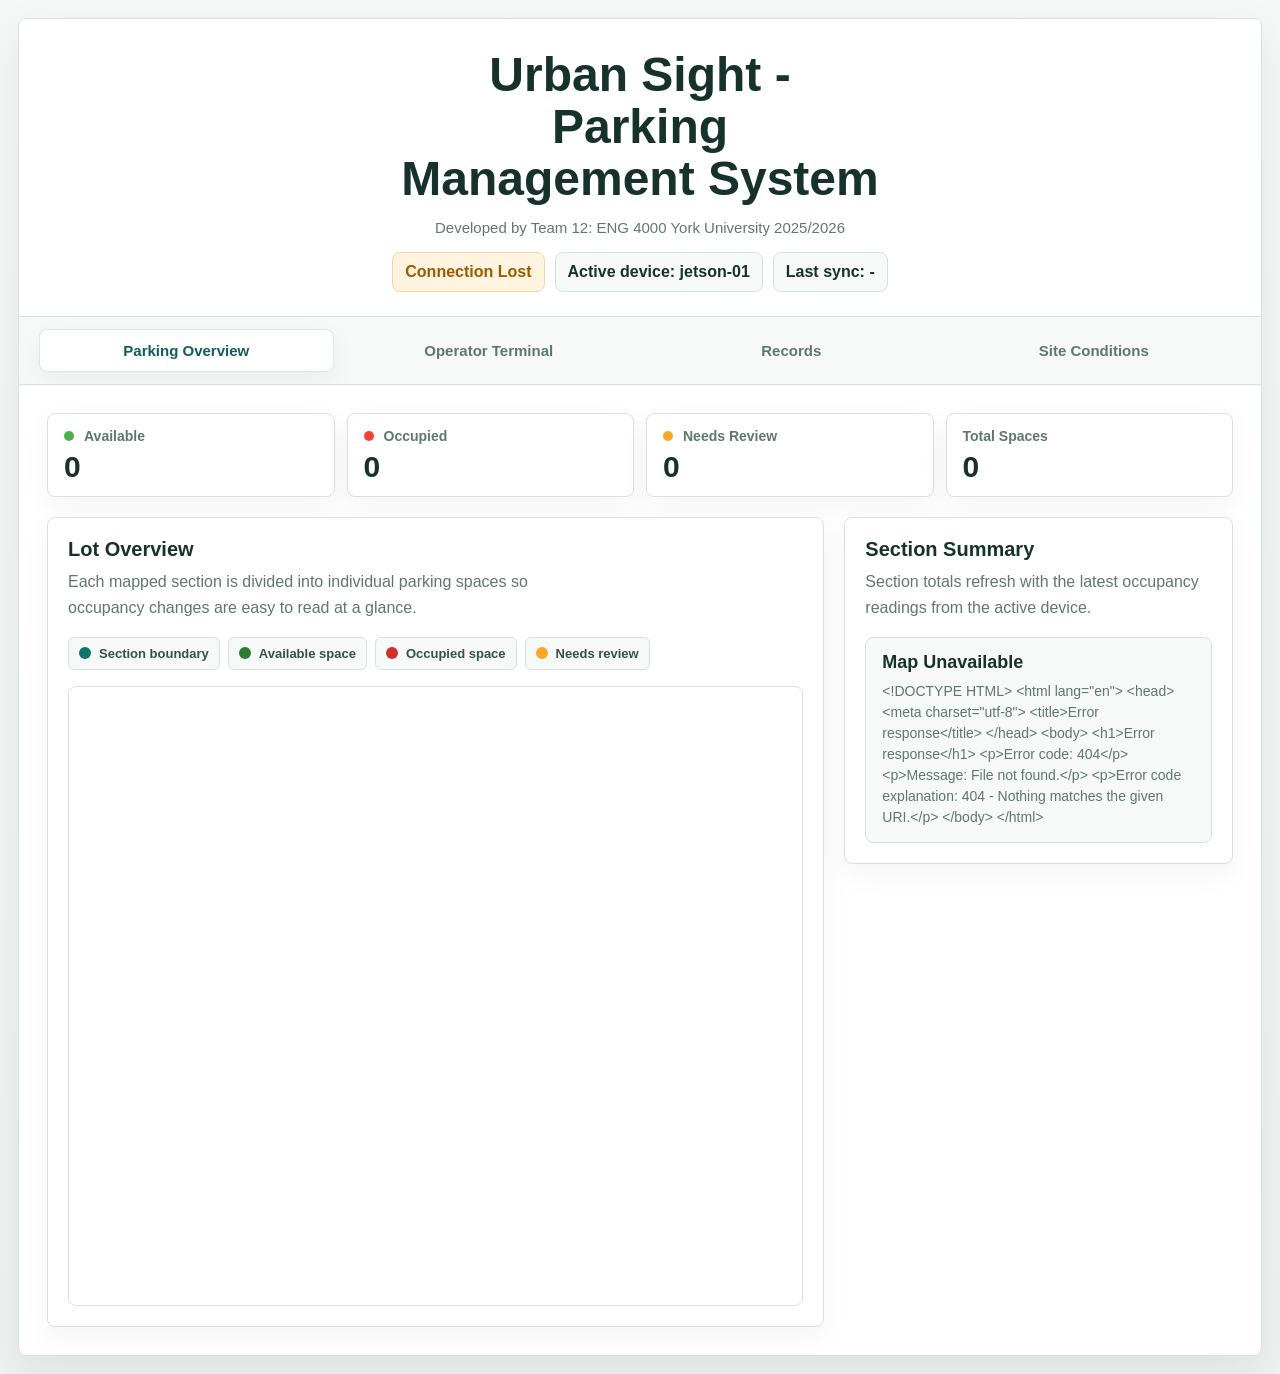
==== Website.html @ facb0d6c "Add second Jetson camera stream (processor/CV source) - backend_state: per-source frame storage with" ====
<!DOCTYPE html>
<html lang="en">
<head>
    <meta charset="UTF-8">
    <meta name="viewport" content="width=device-width, initial-scale=1.0">
    <title>Parking Management System</title>
    <link rel="stylesheet" href="https://unpkg.com/leaflet@1.9.4/dist/leaflet.css">
    <style>
        * {
            margin: 0;
            padding: 0;
            box-sizing: border-box;
        }

        :root {
            --page-bg: #eef3f1;
            --surface: #ffffff;
            --surface-muted: #f6f9f8;
            --surface-strong: #edf4f1;
            --border: #d7e2dd;
            --border-strong: #bfd2ca;
            --ink: #17312b;
            --muted: #61766e;
            --accent: #0f766e;
            --accent-strong: #115e59;
            --accent-soft: #ddf3ef;
            --success: #2f855a;
            --warning: #b7791f;
            --danger: #c53030;
            --video-top: #15212c;
            --video-bottom: #0f1821;
            --code-bg: #15212b;
            --shadow: 0 18px 48px rgba(16, 30, 27, 0.08);
            --shadow-soft: 0 10px 28px rgba(16, 30, 27, 0.05);
        }

        body {
            font-family: Inter, "Segoe UI", Tahoma, Geneva, Verdana, sans-serif;
            background: linear-gradient(180deg, #f6f8f7 0%, var(--page-bg) 100%);
            min-height: 100vh;
            padding: 18px;
            color: var(--ink);
        }

        .container {
            max-width: 1520px;
            margin: 0 auto;
            background: var(--surface);
            border-radius: 8px;
            border: 1px solid var(--border);
            box-shadow: var(--shadow);
            overflow: hidden;
        }

        .header {
            background: var(--surface);
            color: var(--ink);
            padding: 30px 28px 24px;
            display: flex;
            flex-direction: column;
            align-items: center;
            gap: 12px;
            text-align: center;
            border-bottom: 1px solid var(--border);
        }

        .header h1 {
            font-size: clamp(2.1rem, 4vw, 3rem);
            line-height: 1.08;
            margin-bottom: 0;
            max-width: 18ch;
        }

        .header-subtitle {
            margin: 0;
            max-width: 64ch;
            color: var(--muted);
            line-height: 1.6;
            font-size: 15px;
        }

        .header-meta {
            display: flex;
            flex-wrap: wrap;
            gap: 10px;
            justify-content: center;
            align-self: auto;
        }

        .connection-status,
        .header-badge {
            padding: 10px 12px;
            border-radius: 8px;
            font-weight: 700;
            background: var(--surface-muted);
            color: var(--ink);
            border: 1px solid var(--border);
        }

        .connection-status.connected {
            background: #e8f6ee;
            color: #22623f;
            border-color: #b7dec3;
        }

        .connection-status.disconnected {
            background: #fff4df;
            color: #9a5a00;
            border-color: #efd6a4;
        }

        .tabs {
            display: flex;
            gap: 8px;
            padding: 12px 20px;
            border-bottom: 1px solid var(--border);
            background: var(--surface-muted);
            overflow-x: auto;
        }

        .tab-btn {
            flex: 1;
            min-width: 170px;
            padding: 12px 16px;
            border: 1px solid transparent;
            border-radius: 8px;
            background: none;
            cursor: pointer;
            font-size: 15px;
            font-weight: 700;
            color: var(--muted);
            transition: background 0.18s ease, color 0.18s ease, border-color 0.18s ease, box-shadow 0.18s ease;
        }

        .tab-btn:hover {
            background: rgba(15, 118, 110, 0.06);
            color: var(--ink);
        }

        .tab-btn.active {
            color: var(--accent-strong);
            border-color: rgba(15, 118, 110, 0.16);
            background: var(--surface);
            box-shadow: var(--shadow-soft);
        }

        .tab-content {
            display: none;
            padding: 28px;
            animation: fadeIn 0.5s ease;
        }

        .tab-content.active {
            display: block;
        }

        @keyframes fadeIn {
            from {
                opacity: 0;
            }
            to {
                opacity: 1;
            }
        }

        @keyframes spin {
            to {
                transform: rotate(360deg);
            }
        }

        .dashboard-layout {
            display: grid;
            grid-template-columns: minmax(0, 1.6fr) minmax(280px, 0.8fr);
            gap: 20px;
            align-items: start;
        }

        .map-panel,
        .section-panel,
        .operator-card,
        .video-card,
        .data-card {
            background: var(--surface);
            border: 1px solid var(--border);
            border-radius: 8px;
            padding: 20px;
            box-shadow: var(--shadow-soft);
        }

        .panel-title {
            font-size: 20px;
            font-weight: 700;
            color: var(--ink);
            margin-bottom: 8px;
        }

        .panel-copy {
            color: var(--muted);
            margin-bottom: 16px;
            line-height: 1.6;
            max-width: 60ch;
        }

        .map-legend {
            display: flex;
            flex-wrap: wrap;
            gap: 8px;
            margin-bottom: 16px;
        }

        .legend-chip {
            display: inline-flex;
            align-items: center;
            gap: 8px;
            padding: 8px 10px;
            border-radius: 6px;
            background: var(--surface-muted);
            color: #36504a;
            border: 1px solid var(--border);
            font-size: 13px;
            font-weight: 600;
        }

        .legend-swatch {
            width: 12px;
            height: 12px;
            border-radius: 999px;
        }

        .legend-swatch.available {
            background: #2e7d32;
        }

        .legend-swatch.occupied {
            background: #d32f2f;
        }

        .legend-swatch.uncertain {
            background: #f9a825;
        }

        .legend-swatch.section {
            background: var(--accent);
        }

        .legend-swatch.crack {
            position: relative;
            border-radius: 4px;
            background: linear-gradient(135deg, #ffb300 0%, #fb8c00 100%);
        }

        .legend-swatch.crack::before {
            content: "";
            position: absolute;
            inset: 1px 4px;
            background: linear-gradient(180deg, transparent 0%, #5d4037 12%, #5d4037 38%, transparent 38%, transparent 52%, #5d4037 52%, #5d4037 100%);
            clip-path: polygon(50% 0%, 28% 24%, 64% 44%, 36% 62%, 72% 100%, 50% 100%, 18% 62%, 50% 42%, 22% 24%, 50% 0%);
            border-radius: 4px;
        }

        .legend-swatch.sign {
            position: relative;
            background: #d32f2f;
            border-radius: 4px;
        }

        .legend-swatch.sign::before {
            content: "";
            position: absolute;
            left: 2px;
            right: 2px;
            top: 4px;
            height: 4px;
            border-radius: 999px;
            background: rgba(255, 255, 255, 0.95);
        }

        .lot-map {
            height: 620px;
            border-radius: 8px;
            overflow: hidden;
            border: 1px solid var(--border);
        }

        .leaflet-container {
            font-family: inherit;
            background: #d7e4e1;
        }

        .leaflet-tooltip.parking-tooltip {
            background: rgba(17, 38, 35, 0.92);
            border: none;
            color: white;
            box-shadow: 0 8px 20px rgba(17, 38, 35, 0.22);
            padding: 6px 10px;
        }

        .section-label {
            background: transparent;
            border: none;
        }

        .section-label span {
            display: inline-block;
            padding: 6px 10px;
            border-radius: 6px;
            background: var(--accent);
            color: white;
            font-size: 12px;
            font-weight: 700;
            letter-spacing: 0;
            box-shadow: 0 8px 18px rgba(15, 118, 110, 0.18);
        }

        .section-summary {
            display: grid;
            gap: 14px;
        }

        .section-card {
            border-radius: 8px;
            border: 1px solid var(--border);
            background: var(--surface-muted);
            padding: 14px 16px;
        }

        .section-card h3 {
            color: var(--ink);
            font-size: 18px;
            margin-bottom: 8px;
        }

        .section-meta {
            color: var(--muted);
            line-height: 1.5;
            font-size: 14px;
        }

        .section-next {
            margin-top: 18px;
            padding: 14px 16px;
            border-radius: 8px;
            background: var(--accent-soft);
            border: 1px solid rgba(15, 118, 110, 0.14);
            color: #30524d;
            line-height: 1.5;
        }

        .detection-list {
            display: grid;
            gap: 10px;
        }

        .detection-item {
            border-radius: 8px;
            border: 1px solid var(--border);
            background: var(--surface-muted);
            padding: 12px 14px;
        }

        .detection-item strong {
            display: block;
            color: var(--ink);
            margin-top: 8px;
            margin-bottom: 6px;
        }

        .detection-item div {
            color: var(--muted);
            font-size: 14px;
            line-height: 1.5;
        }

        .detection-pill {
            display: inline-flex;
            align-items: center;
            gap: 8px;
            padding: 6px 10px;
            border-radius: 6px;
            font-size: 12px;
            font-weight: 700;
            letter-spacing: 0;
            text-transform: uppercase;
        }

        .detection-pill.crack {
            background: #fff3e0;
            color: #bf6d00;
        }

        .detection-pill.sign {
            background: #fdecea;
            color: #b71c1c;
        }

        .env-marker {
            background: transparent;
            border: none;
        }

        .env-marker-icon {
            width: 36px;
            height: 36px;
            filter: drop-shadow(0 10px 18px rgba(29, 40, 61, 0.24));
        }

        .status-bar {
            display: grid;
            grid-template-columns: repeat(4, minmax(0, 1fr));
            gap: 12px;
            margin-bottom: 20px;
        }

        .status-item {
            display: grid;
            gap: 8px;
            padding: 14px 16px;
            background: var(--surface);
            border: 1px solid var(--border);
            border-radius: 8px;
            box-shadow: var(--shadow-soft);
            text-align: left;
        }

        .status-bar-compact {
            grid-template-columns: repeat(3, minmax(0, 1fr));
            margin-top: 20px;
            margin-bottom: 0;
        }

        .status-item-label {
            display: inline-flex;
            align-items: center;
            gap: 10px;
            color: var(--muted);
            font-size: 14px;
            font-weight: 600;
        }

        .status-item-value {
            display: block;
            color: var(--ink);
            font-size: 30px;
            line-height: 1;
        }

        .status-color {
            display: inline-block;
            width: 10px;
            height: 10px;
            border-radius: 999px;
            flex: 0 0 auto;
        }

        .status-color.available {
            background: #4caf50;
        }

        .status-color.occupied {
            background: #f44336;
        }

        .status-color.uncertain {
            background: #f9a825;
        }

        .status-color.crack {
            background: linear-gradient(135deg, #ffb300 0%, #fb8c00 100%);
        }

        .status-color.sign {
            background: #d32f2f;
            border-radius: 4px;
        }

        .operator-layout,
        .data-layout {
            display: grid;
            gap: 20px;
        }

        .operator-layout {
            grid-template-columns: minmax(0, 2.8fr) minmax(320px, 0.85fr);
            align-items: start;
        }

        .operator-stack {
            display: grid;
            gap: 24px;
            align-items: start;
        }

        .data-layout {
            grid-template-columns: minmax(0, 1.2fr) minmax(0, 0.8fr);
        }

        .field-label,
        .mini-label {
            display: block;
            color: var(--muted);
            font-size: 12px;
            font-weight: 700;
            letter-spacing: 0;
            text-transform: uppercase;
        }

        .device-select {
            width: 100%;
            margin-top: 8px;
            padding: 12px 14px;
            border: 1px solid var(--border-strong);
            border-radius: 6px;
            background: var(--surface-muted);
            color: var(--ink);
            font-size: 15px;
        }

        .device-stats {
            display: grid;
            grid-template-columns: repeat(2, minmax(0, 1fr));
            gap: 12px;
            margin-top: 18px;
        }

        .mini-card {
            background: var(--surface-muted);
            border: 1px solid var(--border);
            border-radius: 6px;
            padding: 12px 14px;
        }

        .mini-value {
            color: var(--ink);
            font-size: 22px;
            font-weight: 700;
            margin-top: 8px;
        }

        .terminal-controls {
            display: grid;
            grid-template-columns: repeat(3, minmax(0, 1fr));
            gap: 12px;
            margin: 20px 0 14px;
        }

        .jetson-btn {
            padding: 12px 14px;
            border-radius: 6px;
            border: 1px solid transparent;
            cursor: pointer;
            font-weight: 700;
            color: white;
            background: var(--accent);
            box-shadow: none;
            transition: transform 0.12s ease, opacity 0.12s ease, background 0.12s ease, border-color 0.12s ease;
        }

        .jetson-btn.capture {
            background: #147d74;
        }

        .jetson-btn.stop {
            background: var(--danger);
        }

        .jetson-btn.secondary {
            background: rgba(255, 255, 255, 0.06);
            border-color: rgba(255, 255, 255, 0.18);
            color: white;
        }

        .jetson-btn:hover {
            transform: translateY(-1px);
        }

        .jetson-btn:active {
            transform: translateY(1px);
        }

        .jetson-btn:disabled {
            opacity: 0.6;
            cursor: not-allowed;
            transform: none;
        }

        .status-message {
            min-height: 44px;
            padding: 10px 12px;
            border-radius: 6px;
            border: 1px solid var(--border);
            background: var(--surface-muted);
            font-weight: 600;
            color: var(--muted);
        }

        .status-message.success {
            color: #22623f;
            border-color: #b7dec3;
            background: #e8f6ee;
        }

        .status-message.error {
            color: #a12a2a;
            border-color: #e8c4c4;
            background: #fbecec;
        }

        .video-card {
            background: linear-gradient(180deg, var(--video-top) 0%, var(--video-bottom) 100%);
            color: white;
            border-color: #20303d;
            box-shadow: none;
        }

        .video-header {
            display: flex;
            justify-content: space-between;
            gap: 12px;
            align-items: flex-start;
            margin-bottom: 16px;
        }

        .video-header h2 {
            font-size: 22px;
        }

        .video-actions {
            display: flex;
            flex-wrap: wrap;
            gap: 8px;
            justify-content: flex-end;
        }

        .video-window {
            width: 100%;
            min-height: 580px;
            background: #000;
            border: 1px solid rgba(255, 255, 255, 0.12);
            border-radius: 8px;
            display: flex;
            align-items: center;
            justify-content: center;
            overflow: hidden;
            position: relative;
        }

        .video-placeholder {
            padding: 24px;
            text-align: center;
            line-height: 1.6;
            color: rgba(255, 255, 255, 0.82);
        }

        .video-placeholder.overlay-active {
            position: absolute;
            inset: 0;
            display: grid;
            place-items: center;
            align-content: center;
            background: linear-gradient(180deg, rgba(8, 13, 25, 0.22), rgba(8, 13, 25, 0.72));
            transition: opacity 0.22s ease, visibility 0.22s ease;
        }

        .video-placeholder.overlay-active.hidden {
            opacity: 0;
            visibility: hidden;
        }

        .video-spinner {
            width: 52px;
            height: 52px;
            margin: 0 auto 18px;
            border-radius: 999px;
            border: 4px solid rgba(255, 255, 255, 0.2);
            border-top-color: rgba(255, 255, 255, 0.94);
            animation: spin 0.9s linear infinite;
        }

        .overlay-title {
            font-size: 18px;
            font-weight: 700;
        }

        .overlay-copy {
            margin-top: 8px;
            max-width: 42ch;
        }

        .live-stream {
            width: 100%;
            height: 100%;
            object-fit: contain;
            background: #000;
        }

        .stream-stats-grid {
            display: grid;
            grid-template-columns: repeat(4, minmax(0, 1fr));
            gap: 8px;
            margin-top: 12px;
        }

        .stream-stat {
            min-height: 74px;
            padding: 10px 12px;
            border-radius: 6px;
            background: rgba(255, 255, 255, 0.06);
            border: 1px solid rgba(255, 255, 255, 0.1);
        }

        .stream-stat-value {
            color: white;
            font-size: 15px;
            font-weight: 700;
            margin-top: 6px;
            line-height: 1.45;
        }

        .telemetry-summary {
            display: grid;
            gap: 10px;
        }

        .telemetry-line {
            display: flex;
            justify-content: space-between;
            gap: 16px;
            align-items: center;
            padding: 12px 14px;
            border-radius: 6px;
            background: var(--surface-muted);
            border: 1px solid var(--border);
            color: var(--muted);
        }

        .telemetry-line strong {
            color: var(--ink);
            text-align: right;
        }

        .power-summary {
            display: grid;
            gap: 12px;
            margin-top: 14px;
            padding: 16px;
            border-radius: 8px;
            border: 1px solid var(--border);
            border-left: 4px solid var(--border-strong);
            background: var(--surface-muted);
        }

        .power-summary[data-tone="ok"] {
            border-left-color: var(--success);
            background: #f0faf4;
        }

        .power-summary[data-tone="warning"] {
            border-left-color: var(--warning);
            background: #fff8ea;
        }

        .power-summary[data-tone="danger"] {
            border-left-color: var(--danger);
            background: #fff1f1;
        }

        .power-summary-header {
            display: flex;
            justify-content: space-between;
            gap: 16px;
            align-items: center;
            flex-wrap: wrap;
            color: var(--muted);
            font-weight: 700;
        }

        .power-summary-header strong {
            color: var(--ink);
            text-align: right;
            font-size: 18px;
            line-height: 1.25;
        }

        .power-summary-grid {
            display: grid;
            gap: 0;
            border-top: 1px solid var(--border);
        }

        .power-metric {
            display: grid;
            grid-template-columns: minmax(128px, 0.85fr) minmax(0, 1.15fr);
            gap: 12px;
            align-items: center;
            padding: 10px 0;
            border-bottom: 1px solid var(--border);
            color: var(--muted);
        }

        .power-metric strong {
            color: var(--ink);
            text-align: right;
            line-height: 1.35;
            overflow-wrap: anywhere;
        }

        .power-message {
            color: var(--muted);
            font-size: 14px;
            line-height: 1.5;
        }

        .hidden {
            display: none !important;
        }

        .data-card {
            min-height: 100%;
        }

        .data-section {
            margin-top: 20px;
        }

        .data-section:first-child {
            margin-top: 0;
        }

        .data-section-title {
            font-size: 18px;
            color: var(--ink);
            margin-bottom: 10px;
        }

        pre {
            background: var(--code-bg);
            color: #f7fbff;
            padding: 14px;
            border-radius: 8px;
            border: 1px solid #22313d;
            font-family: "SFMono-Regular", Consolas, "Courier New", monospace;
            font-size: 13px;
            line-height: 1.5;
            overflow: auto;
            max-height: 320px;
            white-space: pre-wrap;
            word-break: break-word;
        }

        .list-grid,
        .image-grid {
            display: grid;
            gap: 12px;
        }

        .list-item,
        .image-card {
            background: var(--surface-muted);
            border: 1px solid var(--border);
            border-radius: 8px;
            padding: 14px;
        }

        .observation-list {
            display: grid;
            gap: 12px;
        }

        .observation-item {
            width: 100%;
            border: 1px solid var(--border);
            border-radius: 8px;
            background: var(--surface-muted);
            padding: 14px;
            text-align: left;
            cursor: pointer;
            transition: border-color 0.18s ease, box-shadow 0.18s ease, transform 0.18s ease;
        }

        .observation-item:hover {
            border-color: rgba(15, 118, 110, 0.26);
            box-shadow: 0 10px 24px rgba(15, 118, 110, 0.08);
            transform: translateY(-1px);
        }

        .observation-item.active {
            border-color: rgba(15, 118, 110, 0.3);
            box-shadow: 0 12px 28px rgba(15, 118, 110, 0.1);
            background: var(--accent-soft);
        }

        .observation-item strong {
            display: block;
            color: var(--ink);
            margin-bottom: 8px;
        }

        .observation-item div {
            color: var(--muted);
            line-height: 1.5;
        }

        .observation-item .observation-primary {
            color: var(--ink);
            font-weight: 600;
        }

        .observation-viewer {
            display: grid;
            gap: 16px;
        }

        .observation-meta-grid {
            display: grid;
            grid-template-columns: repeat(3, minmax(0, 1fr));
            gap: 12px;
        }

        .observation-meta-card {
            background: var(--surface-muted);
            border: 1px solid var(--border);
            border-radius: 8px;
            padding: 12px 14px;
        }

        .observation-meta-card span {
            display: block;
            color: var(--muted);
            font-size: 12px;
            margin-bottom: 6px;
        }

        .observation-meta-card strong {
            display: block;
            color: var(--ink);
            font-size: 15px;
            line-height: 1.45;
            word-break: break-word;
        }

        .data-toolbar {
            display: flex;
            justify-content: space-between;
            align-items: center;
            gap: 12px;
            flex-wrap: wrap;
        }

        .data-link {
            display: inline-flex;
            align-items: center;
            justify-content: center;
            padding: 10px 14px;
            border-radius: 6px;
            border: 1px solid rgba(15, 118, 110, 0.18);
            background: var(--accent-soft);
            color: var(--accent-strong);
            text-decoration: none;
            font-weight: 600;
        }

        .data-link:hover {
            background: #d3ede7;
        }

        .list-item strong,
        .image-card strong {
            display: block;
            color: var(--ink);
            margin-bottom: 6px;
        }

        .list-item div,
        .image-card div {
            color: var(--muted);
            line-height: 1.5;
        }

        .image-grid {
            grid-template-columns: repeat(auto-fit, minmax(180px, 1fr));
        }

        .image-card {
            padding: 0;
            overflow: hidden;
        }

        .image-card img {
            display: block;
            width: 100%;
            height: 160px;
            object-fit: cover;
            background: #deebe7;
        }

        .image-card-body {
            padding: 12px 14px 14px;
        }

        .plate-image-preview {
            overflow: hidden;
        }

        .plate-image-preview img {
            display: block;
            width: 100%;
            max-height: 260px;
            object-fit: contain;
            border-radius: 6px;
            border: 1px solid var(--border);
            background: var(--surface-muted);
        }

        .placeholder-panel {
            text-align: center;
            padding: 32px 20px;
            color: var(--muted);
            border: 1px dashed var(--border-strong);
            border-radius: 8px;
            background: var(--surface-muted);
        }

        .modal {
            display: none;
            position: fixed;
            z-index: 1000;
            left: 0;
            top: 0;
            width: 100%;
            height: 100%;
            padding: 24px 16px;
            background-color: rgba(0, 0, 0, 0.5);
            animation: fadeIn 0.3s ease;
            overflow-y: auto;
        }

        .modal-content {
            background-color: var(--surface);
            margin: 0 auto;
            padding: 30px;
            border-radius: 8px;
            border: 1px solid var(--border);
            width: min(420px, calc(100% - 32px));
            max-height: calc(100vh - 48px);
            overflow-y: auto;
            overscroll-behavior: contain;
            -webkit-overflow-scrolling: touch;
            scrollbar-gutter: stable;
            box-shadow: var(--shadow);
        }

        .modal-topbar {
            position: sticky;
            top: 0;
            z-index: 1;
            display: flex;
            justify-content: space-between;
            align-items: flex-start;
            gap: 16px;
            margin: -30px -30px 20px;
            padding: 30px 30px 10px;
            background: linear-gradient(180deg, var(--surface) 78%, rgba(255, 255, 255, 0));
        }

        .modal-header {
            font-size: 24px;
            font-weight: bold;
            color: var(--accent-strong);
            margin-bottom: 0;
            border-bottom: 1px solid var(--border);
            padding-bottom: 10px;
            flex: 1;
        }

        .modal-item {
            margin: 15px 0;
            font-size: 15px;
        }

        .modal-label {
            color: var(--muted);
            font-weight: 600;
        }

        .modal-value {
            color: var(--ink);
            margin-top: 5px;
            padding: 10px 12px;
            background: var(--surface-muted);
            border: 1px solid var(--border);
            border-radius: 6px;
            word-break: break-all;
        }

        .close-btn {
            display: inline-flex;
            align-items: center;
            justify-content: center;
            width: 42px;
            height: 42px;
            padding: 0;
            border: 1px solid transparent;
            border-radius: 6px;
            background: transparent;
            font-size: 28px;
            font-weight: bold;
            color: var(--accent-strong);
            cursor: pointer;
            transition: color 0.3s ease;
        }

        .close-btn:hover {
            color: var(--danger);
        }

        @media (max-width: 980px) {
            .header-meta {
                justify-content: center;
            }

            .dashboard-layout,
            .operator-layout,
            .data-layout {
                grid-template-columns: 1fr;
            }

            .lot-map {
                height: 520px;
            }

            .status-bar,
            .status-bar-compact,
            .stream-stats-grid {
                grid-template-columns: repeat(2, minmax(0, 1fr));
            }
        }

        @media (max-width: 720px) {
            body {
                padding: 10px;
            }

            .header,
            .tab-content {
                padding: 22px;
            }

            .tabs {
                padding: 12px;
            }

            .status-bar {
                grid-template-columns: 1fr;
            }

            .terminal-controls,
            .device-stats {
                grid-template-columns: 1fr;
            }

            .video-window {
                min-height: 360px;
            }

            .stream-stats-grid {
                grid-template-columns: 1fr;
            }

            .power-summary-grid {
                grid-template-columns: 1fr;
            }

            .power-summary-header {
                flex-direction: column;
                align-items: flex-start;
            }

            .power-summary-header strong {
                text-align: left;
            }

            .power-metric {
                grid-template-columns: 1fr;
                gap: 4px;
            }

            .power-metric strong {
                text-align: left;
            }

            .telemetry-line {
                flex-direction: column;
                align-items: flex-start;
            }

            .telemetry-line strong {
                text-align: left;
            }

            .observation-meta-grid {
                grid-template-columns: 1fr;
            }

            .modal {
                padding: 12px;
            }

            .modal-content {
                width: min(100%, 420px);
                max-height: calc(100vh - 24px);
                padding: 22px;
            }

            .modal-topbar {
                margin: -22px -22px 16px;
                padding: 22px 22px 10px;
            }
        }
    </style>
</head>
<body>
    <div class="container">
        <div class="header">
            <h1>Urban Sight - Parking Management System</h1>
            <p class="header-subtitle">Developed by Team 12: ENG 4000 York University 2025/2026</p>
            <div class="header-meta">
                <div id="connectionStatus" class="connection-status disconnected">Connecting...</div>
                <div id="deviceBadge" class="header-badge">Active device: loading</div>
                <div id="timeBadge" class="header-badge">Last sync: -</div>
            </div>
        </div>

        <div class="tabs">
            <button class="tab-btn active" onclick="openTab(event, 'tab1')">Parking Overview</button>
            <button class="tab-btn" onclick="openTab(event, 'tab2')">Operator Terminal</button>
            <button class="tab-btn" onclick="openTab(event, 'tab3')">Records</button>
            <button class="tab-btn" onclick="openTab(event, 'tab4')">Site Conditions</button>
        </div>

        <div id="tab1" class="tab-content active">
            <div class="status-bar">
                <div class="status-item">
                    <div class="status-item-label"><span class="status-color available"></span>Available</div>
                    <strong class="status-item-value"><span id="availableCount">0</span></strong>
                </div>
                <div class="status-item">
                    <div class="status-item-label"><span class="status-color occupied"></span>Occupied</div>
                    <strong class="status-item-value"><span id="occupiedCount">0</span></strong>
                </div>
                <div class="status-item">
                    <div class="status-item-label"><span class="status-color uncertain"></span>Needs Review</div>
                    <strong class="status-item-value"><span id="uncertainCount">0</span></strong>
                </div>
                <div class="status-item">
                    <div class="status-item-label">Total Spaces</div>
                    <strong class="status-item-value"><span id="totalCount">0</span></strong>
                </div>
            </div>
            <div class="dashboard-layout">
                <div class="map-panel">
                    <div class="panel-title">Lot Overview</div>
                    <div class="panel-copy">
                        Each mapped section is divided into individual parking spaces so occupancy changes are easy to read at a glance.
                    </div>
                    <div class="map-legend">
                        <div class="legend-chip"><span class="legend-swatch section"></span>Section boundary</div>
                        <div class="legend-chip"><span class="legend-swatch available"></span>Available space</div>
                        <div class="legend-chip"><span class="legend-swatch occupied"></span>Occupied space</div>
                        <div class="legend-chip"><span class="legend-swatch uncertain"></span>Needs review</div>
                    </div>
                    <div id="lotMap" class="lot-map"></div>
                </div>

                <div class="section-panel">
                    <div class="panel-title">Section Summary</div>
                    <div class="panel-copy">
                        Section totals refresh with the latest occupancy readings from the active device.
                    </div>
                    <div id="sectionSummary" class="section-summary"></div>
                </div>
            </div>
        </div>

        <div id="tab2" class="tab-content">
            <div class="operator-layout">
                <div class="video-card">
                    <div class="video-header">
                        <div>
                            <h2>Live Camera</h2>
                            <div id="streamHint">Preparing the live feed</div>
                        </div>
                        <div class="video-actions">
                            <button id="fullscreenStreamBtn" class="jetson-btn secondary" type="button">Full Screen</button>
                            <button id="reconnectStreamBtn" class="jetson-btn secondary" type="button">Reconnect Feed</button>
                        </div>
                    </div>
                    <div id="videoWindow" class="video-window">
                        <video id="liveVideo" class="live-stream" autoplay muted playsinline></video>
                        <div id="videoOverlay" class="video-placeholder overlay-active">
                            <div class="video-spinner" aria-hidden="true"></div>
                            <div id="overlayTitle" class="overlay-title">Preparing live feed</div>
                            <div id="overlayCopy" class="overlay-copy">Setting up the live camera connection.</div>
                        </div>
                    </div>
                    <div class="stream-stats-grid">
                        <div class="stream-stat">
                            <span class="mini-label">Connection State</span>
                            <div id="connectionStateDetail" class="stream-stat-value">Connecting</div>
                        </div>
                        <div class="stream-stat">
                            <span class="mini-label">Playback State</span>
                            <div id="playbackStateDetail" class="stream-stat-value">Idle</div>
                        </div>
                        <div class="stream-stat">
                            <span class="mini-label">Stream Path</span>
                            <div id="streamPathDetail" class="stream-stat-value">/jetson-01</div>
                        </div>
                        <div class="stream-stat">
                            <span class="mini-label">Last Event</span>
                            <div id="lastEventDetail" class="stream-stat-value">Page loaded</div>
                        </div>
                    </div>
                </div>

                <div id="processorStreamCard" class="video-card" style="display:none;">
                    <div class="video-header">
                        <div>
                            <h2 id="processorStreamTitle">Processor Camera</h2>
                            <div id="processorStreamHint">Latest frame from the CV processor</div>
                        </div>
                    </div>
                    <div class="video-window">
                        <img id="processorStreamImg" class="live-stream" alt="Processor camera feed"
                             style="width:100%;height:100%;object-fit:contain;background:#000;">
                    </div>
                </div>

                <div class="operator-stack">
                    <div class="operator-card">
                        <div class="panel-title">Device Controls</div>
                        <div class="panel-copy">
                            Send camera commands to the selected device while monitoring the live feed.
                        </div>

                        <label class="field-label" for="deviceSelect">Selected Device</label>
                        <select id="deviceSelect" class="device-select"></select>

                        <div class="device-stats">
                            <div class="mini-card">
                                <span class="mini-label">Status</span>
                                <div id="deviceStatus" class="mini-value">Offline</div>
                            </div>
                            <div class="mini-card">
                                <span class="mini-label">Last Seen</span>
                                <div id="deviceSeen" class="mini-value" style="font-size: 17px;">-</div>
                            </div>
                            <div class="mini-card">
                                <span class="mini-label">Camera</span>
                                <div id="deviceCamera" class="mini-value">Unknown</div>
                            </div>
                            <div class="mini-card">
                                <span class="mini-label">Pending</span>
                                <div id="devicePending" class="mini-value">0</div>
                            </div>
                        </div>

                        <div class="terminal-controls">
                            <button id="startJetsonBtn" class="jetson-btn">Start Camera</button>
                            <button id="stopJetsonBtn" class="jetson-btn stop">Stop Camera</button>
                            <button id="captureImageBtn" class="jetson-btn capture">Capture Image</button>
                        </div>

                        <div id="jetsonStatus" class="status-message">Choose an action to send to the device.</div>
                    </div>

                    <div class="operator-card">
                        <div class="panel-title">Latest Telemetry</div>
                        <div class="panel-copy">
                            These values refresh from the selected device while the live feed stays active.
                        </div>

                        <div class="telemetry-summary">
                            <div class="telemetry-line"><span>GPS Latitude</span><strong id="telemetryLatitude">-</strong></div>
                            <div class="telemetry-line"><span>GPS Longitude</span><strong id="telemetryLongitude">-</strong></div>
                            <div class="telemetry-line"><span>Detected Plate</span><strong id="telemetryPlate">-</strong></div>
                            <div class="telemetry-line"><span>Confidence</span><strong id="telemetryConfidence">-</strong></div>
                            <div class="telemetry-line"><span>Timestamp</span><strong id="telemetryTimestamp">-</strong></div>
                            <div class="telemetry-line"><span>Robot Status</span><strong id="telemetryStatus">-</strong></div>
                        </div>

                        <div id="powerSummary" class="power-summary" data-tone="unknown">
                            <div class="power-summary-header">
                                <span>Battery / Power</span>
                                <strong id="powerState">Battery telemetry unavailable</strong>
                            </div>
                            <div class="power-summary-grid">
                                <div class="power-metric"><span>Voltage</span><strong id="powerVoltage">Battery data unavailable</strong></div>
                                <div class="power-metric"><span>Threshold</span><strong id="powerThreshold">Not available yet</strong></div>
                                <div class="power-metric"><span>Jetson Decision</span><strong id="powerAction">Unknown</strong></div>
                                <div class="power-metric"><span>Will Shut Down</span><strong id="powerShutdown">Unknown</strong></div>
                                <div class="power-metric"><span>Battery Channel</span><strong id="powerChannel">Unknown</strong></div>
                                <div class="power-metric"><span>Low Voltage Time</span><strong id="powerLowDuration">Not available yet</strong></div>
                            </div>
                            <div id="powerMessage" class="power-message">Battery telemetry is not available yet.</div>
                        </div>
                    </div>
                </div>
            </div>
        </div>

        <div id="tab3" class="tab-content">
            <div class="data-layout">
                <div class="data-card">
                    <div class="data-section">
                        <div class="data-section-title">Observation History</div>
                        <div id="observationList" class="observation-list"></div>
                    </div>
                    <div class="data-section">
                        <div class="data-section-title">Command History</div>
                        <div id="commandsList" class="list-grid"></div>
                    </div>
                </div>

                <div class="data-card">
                    <div class="data-section">
                        <div class="data-toolbar">
                            <div class="data-section-title">Selected File</div>
                            <a id="openObservationRaw" class="data-link hidden" href="#" target="_blank" rel="noopener">Open JSON</a>
                        </div>
                        <div id="observationMeta" class="observation-meta-grid"></div>
                        <div class="observation-viewer">
                            <pre id="observationJson">{}</pre>
                        </div>
                    </div>
                    <div class="data-section">
                        <div class="data-section-title">Latest Telemetry</div>
                        <pre id="telemetryJson">{}</pre>
                    </div>
                    <div class="data-section">
                        <div class="data-section-title">Captured Images</div>
                        <div id="recentImages" class="image-grid"></div>
                    </div>
                </div>
            </div>
        </div>

        <div id="tab4" class="tab-content">
            <div class="dashboard-layout">
                <div class="map-panel">
                    <div class="panel-title">Site Conditions Map</div>
                    <div class="panel-copy">
                        This view plots crack and sign detections on the lot map for quick inspection.
                    </div>
                    <div class="map-legend">
                        <div class="legend-chip"><span class="legend-swatch crack"></span>Crack detected</div>
                        <div class="legend-chip"><span class="legend-swatch sign"></span>Sign detected</div>
                    </div>
                    <div id="environmentMap" class="lot-map"></div>
                </div>

                <div class="section-panel">
                    <div class="panel-title">Detection Summary</div>
                    <div class="panel-copy">
                        Use this list to confirm what was detected and where each marker appears on the map.
                    </div>
                    <div id="environmentSummary" class="section-summary"></div>
                    <div class="section-next">
                        New crack and sign detections appear here as soon as they are received.
                    </div>
                </div>
            </div>
            <div class="status-bar status-bar-compact">
                <div class="status-item">
                    <div class="status-item-label"><span class="status-color crack"></span>Cracks</div>
                    <strong class="status-item-value"><span id="crackCount">0</span></strong>
                </div>
                <div class="status-item">
                    <div class="status-item-label"><span class="status-color sign"></span>Signs</div>
                    <strong class="status-item-value"><span id="signCount">0</span></strong>
                </div>
                <div class="status-item">
                    <div class="status-item-label">Total Detections</div>
                    <strong class="status-item-value"><span id="environmentalTotalCount">0</span></strong>
                </div>
            </div>
        </div>

        <div id="vehicleModal" class="modal">
            <div class="modal-content">
                <div class="modal-topbar">
                    <div class="modal-header">Parking Space <span id="spaceIdDisplay"></span></div>
                    <button class="close-btn" type="button" aria-label="Close parking space details" onclick="closeModal()">&times;</button>
                </div>

                <div class="modal-item">
                    <div class="modal-label">Current Status</div>
                    <div class="modal-value" id="spaceStatusDisplay">-</div>
                </div>

                <div class="modal-item">
                    <div class="modal-label">Plate Number</div>
                    <div class="modal-value" id="licensePlateDisplay">-</div>
                </div>

                <div class="modal-item hidden" id="plateImageItem">
                    <div class="modal-label">Plate Image</div>
                    <div class="plate-image-preview">
                        <img id="plateImageDisplay" src="" alt="Detected license plate image">
                    </div>
                </div>

                <div class="modal-item">
                    <div class="modal-label">Latitude</div>
                    <div class="modal-value" id="latitudeDisplay">-</div>
                </div>

                <div class="modal-item">
                    <div class="modal-label">Longitude</div>
                    <div class="modal-value" id="longitudeDisplay">-</div>
                </div>

                <div class="modal-item">
                    <div class="modal-label">Last Seen</div>
                    <div class="modal-value" id="timeDisplay">-</div>
                </div>

                <div class="modal-item">
                    <div class="modal-label">Confidence</div>
                    <div class="modal-value" id="decisionConfidenceDisplay">-</div>
                </div>

                <div class="modal-item">
                    <div class="modal-label">Reported By</div>
                    <div class="modal-value" id="deviceIdDisplay">-</div>
                </div>

                <div class="modal-item">
                    <div class="modal-label">Resolution Note</div>
                    <div class="modal-value" id="decisionReasonDisplay">-</div>
                </div>
            </div>
        </div>
    </div>

    <script src="https://unpkg.com/leaflet@1.9.4/dist/leaflet.js"></script>
    <script src="/static/webrtc-player.js"></script>
    <script>
        const API_BASE = "/api";
        let appState = {
            parking_spaces: {},
            devices: [],
            recent_commands: [],
            summary: {},
            default_device_id: null,
            server_time: null
        };
        let mapData = null;
        let parkingMap = null;
        let lotOutlineLayer = null;
        let sectionLayerGroup = null;
        let sectionLabelGroup = null;
        let spaceLayerGroup = null;
        let environmentMap = null;
        let environmentLotOutlineLayer = null;
        let environmentDetectionLayerGroup = null;
        let isBackendConnected = false;
        let selectedDeviceId = null;
        let eventSource = null;
        let refreshTimer = null;
        let telemetrySocket = null;
        let telemetrySocketReconnectTimer = null;
        let telemetryPingTimer = null;
        let webrtcPlayer = null;
        let webrtcPlayerKey = "";
        let liveTelemetrySnapshot = {};
        let streamPlaybackState = "Idle";
        let pageClosing = false;
        let lastLoadError = "";
        let observationSummaries = [];
        let selectedObservationId = null;
        let selectedObservationDetail = null;
        let observationError = "";
        let observationDeviceId = null;
        let observationRequestToken = 0;
        const EMPTY_ENVIRONMENTAL_DETECTIONS = {
            cracks: [],
            signs: []
        };
        const POWER_ACTION_LABELS = {
            stay_on: "Battery OK",
            stay_on_for_now: "Battery low, shutdown pending if voltage stays low",
            safe_shutdown: "Safe shutdown triggered",
            unknown: "Battery telemetry unavailable"
        };

        const esc = value => String(value ?? "")
            .replaceAll("&", "&amp;")
            .replaceAll("<", "&lt;")
            .replaceAll(">", "&gt;")
            .replaceAll("\"", "&quot;")
            .replaceAll("'", "&#39;");

        const timeText = value => {
            if (!value) {
                return "-";
            }
            const date = new Date(value);
            return Number.isNaN(date.getTime()) ? value : date.toLocaleString();
        };

        function formatCoordinate(value) {
            const numeric = Number(value);
            return Number.isFinite(numeric) ? numeric.toFixed(6) : "-";
        }

        function firstPresent(...values) {
            for (const value of values) {
                if (value === undefined || value === null) {
                    continue;
                }
                if (typeof value === "string" && !value.trim()) {
                    continue;
                }
                return value;
            }
            return null;
        }

        function humanizeState(value) {
            if (!value) {
                return "-";
            }
            return String(value)
                .replace(/[-_]+/g, " ")
                .replace(/\b\w/g, letter => letter.toUpperCase());
        }

        function formatConfidence(value) {
            const numeric = Number(value);
            if (!Number.isFinite(numeric)) {
                return "-";
            }
            if (numeric <= 1) {
                return `${(numeric * 100).toFixed(1)}%`;
            }
            return `${numeric.toFixed(1)}%`;
        }

        function hasOwn(object, key) {
            return Object.prototype.hasOwnProperty.call(object || {}, key);
        }

        function normalizePowerTelemetry(value) {
            if (!value || typeof value !== "object" || Array.isArray(value)) {
                return null;
            }
            return value;
        }

        function getPowerTelemetry(device) {
            const telemetry = device ? (device.last_telemetry || {}) : {};
            if (hasOwn(liveTelemetrySnapshot, "power")) {
                return normalizePowerTelemetry(liveTelemetrySnapshot.power);
            }
            if (hasOwn(telemetry, "power")) {
                return normalizePowerTelemetry(telemetry.power);
            }
            return null;
        }

        function formatVoltage(value, unavailableText = "Not available yet") {
            const numeric = Number(value);
            return Number.isFinite(numeric) ? `${numeric.toFixed(2)} V` : unavailableText;
        }

        function formatDurationSeconds(value) {
            const numeric = Number(value);
            return Number.isFinite(numeric) ? `${numeric.toFixed(1)} s` : "Not available yet";
        }

        function powerActionLabel(power) {
            const action = String(power?.power_action || "unknown").trim().toLowerCase();
            const label = POWER_ACTION_LABELS[action] || POWER_ACTION_LABELS.unknown;
            if (power?.will_shutdown === true && action !== "safe_shutdown") {
                return `${label} - shutdown flagged by Jetson`;
            }
            return label;
        }

        function powerTone(power) {
            const action = String(power?.power_action || "unknown").trim().toLowerCase();
            if (power?.will_shutdown === true || action === "safe_shutdown") {
                return "danger";
            }
            if (action === "stay_on_for_now") {
                return "warning";
            }
            if (action === "stay_on") {
                return "ok";
            }
            return "unknown";
        }

        async function fetchJson(url, options = {}) {
            const response = await fetch(url, options);
            if (response.status === 204) {
                return null;
            }

            const contentType = response.headers.get("content-type") || "";
            const body = contentType.includes("application/json")
                ? await response.json()
                : await response.text();

            if (!response.ok) {
                throw new Error(typeof body === "string" ? body : body.error || body.message || response.statusText);
            }
            return body;
        }

        function normalizePoint(point) {
            if (Array.isArray(point)) {
                return { latitude: point[0], longitude: point[1] };
            }
            return point || { latitude: null, longitude: null };
        }

        function toLatLngs(points) {
            return (points || []).map(point => {
                const normalized = normalizePoint(point);
                return [normalized.latitude, normalized.longitude];
            });
        }

        function normalizeSpaceStatus(spaceData) {
            if (spaceData && typeof spaceData.status === "string" && spaceData.status.trim()) {
                return spaceData.status.trim().toUpperCase();
            }
            return spaceData && spaceData.occupied ? "OCCUPIED" : "EMPTY";
        }

        function humanizeSpaceStatus(status) {
            switch ((status || "").toUpperCase()) {
                case "OCCUPIED":
                    return "Occupied";
                case "UNCERTAIN":
                    return "Uncertain";
                default:
                    return "Empty";
            }
        }

        function describeDecisionReason(reason) {
            const labels = {
                ambiguous_location: "The detection overlaps nearby spaces.",
                competing_detection_for_nearby_spaces: "Another nearby reading is competing for this space.",
                insufficient_temporal_consensus: "The system is waiting for another matching read.",
                no_valid_detection: "No valid detection supports this space right now.",
                no_recent_valid_detection: "Earlier supporting detections are now out of date.",
                legacy_empty_update: "A newer empty-lot update cleared the previous result.",
                manual_toggle: "Updated manually from the dashboard."
            };

            if (!reason) {
                return "Marked using the strongest available evidence.";
            }
            return labels[reason] || reason.replace(/_/g, " ");
        }

        function spaceStyle(spaceData) {
            const status = normalizeSpaceStatus(spaceData);
            const fillColor = status === "OCCUPIED"
                ? "#d32f2f"
                : status === "UNCERTAIN"
                    ? "#f9a825"
                    : "#2e7d32";
            return {
                color: "#ffffff",
                weight: 1,
                fillColor,
                fillOpacity: 0.78
            };
        }

        function chooseDevice() {
            const ids = appState.devices.map(device => device.device_id);
            if (selectedDeviceId && ids.includes(selectedDeviceId)) {
                return;
            }
            if (appState.default_device_id && ids.includes(appState.default_device_id)) {
                selectedDeviceId = appState.default_device_id;
                return;
            }
            selectedDeviceId = ids[0] || null;
        }

        function getDevice() {
            return appState.devices.find(device => device.device_id === selectedDeviceId) || null;
        }

        function createBaseMap(containerId) {
            const map = L.map(containerId, {
                zoomControl: true,
                attributionControl: true
            });

            L.tileLayer("https://{s}.tile.openstreetmap.org/{z}/{x}/{y}.png", {
                maxNativeZoom: 19,
                maxZoom: 22,
                attribution: "&copy; OpenStreetMap contributors"
            }).addTo(map);

            return map;
        }

        function createMapIfNeeded() {
            if (parkingMap) {
                return;
            }

            parkingMap = createBaseMap("lotMap");
            sectionLayerGroup = L.layerGroup().addTo(parkingMap);
            sectionLabelGroup = L.layerGroup().addTo(parkingMap);
            spaceLayerGroup = L.layerGroup().addTo(parkingMap);
        }

        function createEnvironmentMapIfNeeded() {
            if (environmentMap) {
                return;
            }

            environmentMap = createBaseMap("environmentMap");
            environmentDetectionLayerGroup = L.layerGroup().addTo(environmentMap);
        }

        function renderLotBoundsOnMap(targetMap, existingLayer, bounds) {
            if (!targetMap || !bounds || !bounds.length) {
                return existingLayer;
            }

            if (existingLayer) {
                existingLayer.remove();
            }

            const nextLayer = L.polygon(toLatLngs(bounds), {
                color: "#546e7a",
                weight: 1,
                dashArray: "6 6",
                fillOpacity: 0
            }).addTo(targetMap);

            targetMap.fitBounds(nextLayer.getBounds(), {
                padding: [24, 24]
            });

            return nextLayer;
        }

        function renderLotBounds(bounds) {
            lotOutlineLayer = renderLotBoundsOnMap(parkingMap, lotOutlineLayer, bounds);
        }

        function renderEnvironmentLotBounds(bounds) {
            environmentLotOutlineLayer = renderLotBoundsOnMap(environmentMap, environmentLotOutlineLayer, bounds);
        }

        function renderSectionsOnMap(targetSectionLayerGroup, targetSectionLabelGroup, sections) {
            if (!targetSectionLayerGroup || !targetSectionLabelGroup) {
                return;
            }

            targetSectionLayerGroup.clearLayers();
            targetSectionLabelGroup.clearLayers();

            Object.entries(sections || {}).forEach(([, sectionData]) => {
                L.polygon(toLatLngs(sectionData.corners), {
                    color: "#1a73e8",
                    weight: 2,
                    fillColor: "#4d90fe",
                    fillOpacity: 0.08
                }).addTo(targetSectionLayerGroup);

                L.marker(
                    [sectionData.center.latitude, sectionData.center.longitude],
                    {
                        icon: L.divIcon({
                            className: "section-label",
                            html: `<span>${esc(sectionData.name)}</span>`
                        })
                    }
                ).addTo(targetSectionLabelGroup);
            });
        }

        function renderSections(sections) {
            renderSectionsOnMap(sectionLayerGroup, sectionLabelGroup, sections);
        }

        function renderSpaces(spaces) {
            if (!spaceLayerGroup) {
                return;
            }

            spaceLayerGroup.clearLayers();

            Object.entries(spaces || {}).forEach(([spaceId, spaceData]) => {
                const status = normalizeSpaceStatus(spaceData);
                const tooltipLines = [
                    `${spaceId} - ${humanizeSpaceStatus(status)}`
                ];
                if (status === "OCCUPIED" && spaceData.vehicle_data && spaceData.vehicle_data.license_plate) {
                    tooltipLines.push(`Plate: ${esc(spaceData.vehicle_data.license_plate)}`);
                } else if (status === "UNCERTAIN" && spaceData.decision_reason) {
                    tooltipLines.push(esc(describeDecisionReason(spaceData.decision_reason)));
                }
                if (typeof spaceData.decision_confidence === "number") {
                    tooltipLines.push(`Confidence: ${formatConfidence(spaceData.decision_confidence)}`);
                }

                const polygon = L.polygon(toLatLngs(spaceData.polygon), spaceStyle(spaceData))
                    .addTo(spaceLayerGroup)
                    .bindTooltip(
                        tooltipLines.join("<br>"),
                        {
                            direction: "top",
                            sticky: true,
                            className: "parking-tooltip"
                        }
                    );

                if (status === "OCCUPIED" && spaceData.vehicle_data) {
                    polygon.on("click", () => showVehicleInfo(spaceId));
                }
            });
        }

        function renderSectionSummary(sections, spaces) {
            const summary = document.getElementById("sectionSummary");
            if (!sections || !Object.keys(sections).length) {
                summary.innerHTML = `
                    <div class="section-card">
                        <h3>Map Unavailable</h3>
                        <div class="section-meta">${esc(lastLoadError || "Unable to load map data.")}</div>
                    </div>
                `;
                return;
            }

            const cards = Object.entries(sections)
                .sort(([leftId], [rightId]) => leftId.localeCompare(rightId))
                .map(([sectionId, sectionData]) => {
                    const sectionSpaces = Object.entries(spaces || {}).filter(([, space]) => space.section_id === sectionId);
                    const occupied = sectionSpaces.filter(([, space]) => normalizeSpaceStatus(space) === "OCCUPIED").length;
                    const uncertain = sectionSpaces.filter(([, space]) => normalizeSpaceStatus(space) === "UNCERTAIN").length;
                    const total = sectionSpaces.length;
                    const available = Math.max(total - occupied - uncertain, 0);

                    return `
                        <div class="section-card">
                            <h3>${esc(sectionData.name)}</h3>
                            <div class="section-meta">
                                ${occupied} occupied / ${available} available / ${uncertain} need review<br>
                                ${total} mapped spaces
                            </div>
                        </div>
                    `;
                });

            summary.innerHTML = cards.join("");
        }

        function getEnvironmentalDetections() {
            const detections = mapData && mapData.environmental_detections
                ? mapData.environmental_detections
                : EMPTY_ENVIRONMENTAL_DETECTIONS;

            return {
                cracks: Array.isArray(detections.cracks) ? detections.cracks : [],
                signs: Array.isArray(detections.signs) ? detections.signs : []
            };
        }

        function normalizeEnvironmentalDetections() {
            const detections = getEnvironmentalDetections();

            const crackItems = detections.cracks.map((detection, index) => ({
                id: detection.id || `crack-${index + 1}`,
                label: detection.label || `Crack ${index + 1}`,
                latitude: detection.latitude,
                longitude: detection.longitude,
                type: "crack",
                badgeLabel: "Crack",
                detailLabel: "Crack"
            }));

            const signItems = detections.signs.map((detection, index) => {
                const kind = detection.kind || "Sign";
                return {
                    id: detection.id || `sign-${index + 1}`,
                    label: detection.label || `${kind} ${index + 1}`,
                    latitude: detection.latitude,
                    longitude: detection.longitude,
                    type: "sign",
                    badgeLabel: "Sign",
                    detailLabel: kind
                };
            });

            return [...crackItems, ...signItems].filter(detection => {
                const latitude = Number(detection.latitude);
                const longitude = Number(detection.longitude);
                return Number.isFinite(latitude) && Number.isFinite(longitude);
            });
        }

        function environmentalMarkerIcon(type) {
            if (type === "sign") {
                return L.divIcon({
                    className: "env-marker",
                    iconSize: [36, 36],
                    iconAnchor: [18, 18],
                    tooltipAnchor: [0, -16],
                    html: `
                        <svg class="env-marker-icon" viewBox="0 0 36 36" aria-hidden="true">
                            <rect x="16.2" y="16" width="3.6" height="16" rx="1.5" fill="#6d4c41"></rect>
                            <rect x="8" y="5" width="20" height="13" rx="4" fill="#d32f2f" stroke="#ffffff" stroke-width="2.2"></rect>
                            <rect x="11.5" y="9.5" width="13" height="4" rx="2" fill="#ffffff"></rect>
                        </svg>
                    `
                });
            }

            return L.divIcon({
                className: "env-marker",
                iconSize: [36, 36],
                iconAnchor: [18, 18],
                tooltipAnchor: [0, -16],
                html: `
                    <svg class="env-marker-icon" viewBox="0 0 36 36" aria-hidden="true">
                        <rect x="3" y="3" width="30" height="30" rx="10" fill="#fb8c00" stroke="#ffffff" stroke-width="2.2"></rect>
                        <path d="M19 5 L14 13 L18 13 L13 20 L19 20 L15 31" fill="none" stroke="#5d4037" stroke-width="3.1" stroke-linecap="round" stroke-linejoin="round"></path>
                        <path d="M18 13 L23 10" fill="none" stroke="#5d4037" stroke-width="2.2" stroke-linecap="round"></path>
                        <path d="M19 20 L24 17" fill="none" stroke="#5d4037" stroke-width="2.2" stroke-linecap="round"></path>
                    </svg>
                `
            });
        }

        function renderEnvironmentalDetections() {
            if (!environmentDetectionLayerGroup) {
                return;
            }

            environmentDetectionLayerGroup.clearLayers();

            normalizeEnvironmentalDetections().forEach(detection => {
                L.marker([Number(detection.latitude), Number(detection.longitude)], {
                    icon: environmentalMarkerIcon(detection.type)
                })
                    .addTo(environmentDetectionLayerGroup)
                    .bindTooltip(
                        `${esc(detection.label)}<br>${esc(detection.detailLabel)}<br>${formatCoordinate(detection.latitude)}, ${formatCoordinate(detection.longitude)}`,
                        {
                            direction: "top",
                            sticky: true,
                            className: "parking-tooltip"
                        }
                    );
            });
        }

        function renderEnvironmentSummary() {
            const summary = document.getElementById("environmentSummary");
            const allDetections = normalizeEnvironmentalDetections();

            if (!mapData) {
                summary.innerHTML = `
                    <div class="section-card">
                        <h3>Map Unavailable</h3>
                        <div class="section-meta">${esc(lastLoadError || "Unable to load map data.")}</div>
                    </div>
                `;
                return;
            }

            if (!allDetections.length) {
                summary.innerHTML = `
                    <div class="section-card">
                        <h3>No Detections Available</h3>
                        <div class="section-meta">Crack and sign detections will appear here as soon as they are received.</div>
                    </div>
                `;
                return;
            }

            const groupedDetections = [
                {
                    title: "Cracks",
                    type: "crack",
                    items: allDetections.filter(detection => detection.type === "crack")
                },
                {
                    title: "Signs",
                    type: "sign",
                    items: allDetections.filter(detection => detection.type === "sign")
                }
            ].filter(group => group.items.length);

            summary.innerHTML = groupedDetections.map(group => `
                <div class="section-card">
                    <h3>${esc(group.title)}</h3>
                    <div class="detection-list">
                        ${group.items.map(detection => `
                            <div class="detection-item">
                                <span class="detection-pill ${esc(group.type)}">${esc(detection.badgeLabel)}</span>
                                <strong>${esc(detection.label)}</strong>
                                ${detection.type === "sign" ? `<div>Kind: ${esc(detection.detailLabel)}</div>` : ""}
                                <div>Latitude: ${esc(formatCoordinate(detection.latitude))}</div>
                                <div>Longitude: ${esc(formatCoordinate(detection.longitude))}</div>
                            </div>
                        `).join("")}
                    </div>
                </div>
            `).join("");
        }

        function renderMapTab() {
            if (!mapData) {
                renderSectionSummary(null, null);
                return;
            }

            createMapIfNeeded();
            renderLotBounds(mapData.lot_bounds);
            renderSections(mapData.sections);
            renderSpaces(appState.parking_spaces);
            renderSectionSummary(mapData.sections, appState.parking_spaces);
        }

        function renderEnvironmentTab() {
            renderEnvironmentSummary();

            if (!mapData) {
                return;
            }

            const environmentTab = document.getElementById("tab4");
            if (!environmentMap && !environmentTab.classList.contains("active")) {
                return;
            }

            createEnvironmentMapIfNeeded();
            renderEnvironmentLotBounds(mapData.lot_bounds);
            renderEnvironmentalDetections();
        }

        function updateParkingCounts() {
            const summary = appState.summary || {};
            document.getElementById("occupiedCount").textContent = summary.occupied_spaces ?? 0;
            document.getElementById("availableCount").textContent = summary.available_spaces ?? 0;
            document.getElementById("uncertainCount").textContent = summary.uncertain_spaces ?? 0;
            document.getElementById("totalCount").textContent = summary.total_spaces ?? 0;
        }

        function updateEnvironmentalCounts() {
            const detections = normalizeEnvironmentalDetections();
            const crackCount = detections.filter(detection => detection.type === "crack").length;
            const signCount = detections.filter(detection => detection.type === "sign").length;

            document.getElementById("crackCount").textContent = crackCount;
            document.getElementById("signCount").textContent = signCount;
            document.getElementById("environmentalTotalCount").textContent = crackCount + signCount;
        }

        function updateHeader() {
            const statusElement = document.getElementById("connectionStatus");
            if (isBackendConnected) {
                statusElement.textContent = "System Online";
                statusElement.className = "connection-status connected";
            } else {
                statusElement.textContent = "Connection Lost";
                statusElement.className = "connection-status disconnected";
            }

            document.getElementById("deviceBadge").textContent = `Active device: ${activeStreamDeviceId() || "loading"}`;
            document.getElementById("timeBadge").textContent = `Last sync: ${timeText(appState.server_time)}`;
        }

        function setCommandStatus(message, type = "") {
            const statusElement = document.getElementById("jetsonStatus");
            statusElement.textContent = message;
            statusElement.className = `status-message${type ? ` ${type}` : ""}`;
        }

        function activeStreamDeviceId() {
            return selectedDeviceId || appState.default_device_id || "jetson-01";
        }

        function activeStreamLabel() {
            return `/${activeStreamDeviceId()}`;
        }

        function activeWhepEndpoint() {
            return `${API_BASE}/webrtc/${encodeURIComponent(activeStreamDeviceId())}/whep`;
        }

        function setStreamHint(message) {
            document.getElementById("streamHint").textContent = message;
        }

        function setStreamConnectionState(message) {
            document.getElementById("connectionStateDetail").textContent = message;
        }

        function setStreamPlaybackState(message) {
            streamPlaybackState = message;
            document.getElementById("playbackStateDetail").textContent = message;
        }

        function setLastStreamEvent(message) {
            document.getElementById("lastEventDetail").textContent = message;
        }

        function setStreamPathDetail(deviceId = activeStreamDeviceId()) {
            document.getElementById("streamPathDetail").textContent = `/${deviceId || "jetson-01"}`;
        }

        function setStreamOverlay({ visible, title, copy, busy = true }) {
            const overlay = document.getElementById("videoOverlay");
            const spinner = overlay.querySelector(".video-spinner");
            document.getElementById("overlayTitle").textContent = title;
            document.getElementById("overlayCopy").textContent = copy;
            spinner.style.display = busy ? "" : "none";
            overlay.classList.toggle("hidden", !visible);
        }

        function getTelemetrySnapshot(device) {
            const telemetry = device ? (device.last_telemetry || {}) : {};
            const lotStatus = telemetry.lot_status || {};
            const gps = lotStatus.gps || {};
            const plate = lotStatus.plate || {};

            return {
                latitude: firstPresent(
                    liveTelemetrySnapshot.latitude,
                    telemetry.latitude,
                    telemetry.lat,
                    gps.lat
                ),
                longitude: firstPresent(
                    liveTelemetrySnapshot.longitude,
                    telemetry.longitude,
                    telemetry.lon,
                    gps.lon
                ),
                detected_plate: firstPresent(
                    liveTelemetrySnapshot.detected_plate,
                    telemetry.detected_plate,
                    telemetry.plate,
                    telemetry.license_plate,
                    plate.text
                ),
                confidence: firstPresent(
                    liveTelemetrySnapshot.confidence,
                    telemetry.confidence,
                    plate.confidence
                ),
                timestamp: firstPresent(
                    liveTelemetrySnapshot.timestamp,
                    telemetry.timestamp,
                    telemetry.sent_at_utc,
                    lotStatus.observed_at_utc
                ),
                robot_status: firstPresent(
                    liveTelemetrySnapshot.robot_status,
                    telemetry.robot_status,
                    telemetry.status,
                    telemetry.local_status?.state,
                    lotStatus.status
                ),
            };
        }

        function renderTelemetrySummary(device) {
            const telemetry = getTelemetrySnapshot(device);
            document.getElementById("telemetryLatitude").textContent = formatCoordinate(telemetry.latitude);
            document.getElementById("telemetryLongitude").textContent = formatCoordinate(telemetry.longitude);
            document.getElementById("telemetryPlate").textContent = telemetry.detected_plate || "-";
            document.getElementById("telemetryConfidence").textContent = formatConfidence(telemetry.confidence);
            document.getElementById("telemetryTimestamp").textContent = timeText(telemetry.timestamp);
            document.getElementById("telemetryStatus").textContent = telemetry.robot_status || "-";
            renderPowerSummary(device);
        }

        function renderPowerSummary(device) {
            const power = getPowerTelemetry(device);
            const powerBox = document.getElementById("powerSummary");
            const stateText = power ? powerActionLabel(power) : POWER_ACTION_LABELS.unknown;
            const shutdownText = power?.will_shutdown === true
                ? "Yes"
                : power?.will_shutdown === false
                    ? "No"
                    : "Unknown";
            const voltageText = power && power.pack_voltage_v !== null && power.pack_voltage_v !== undefined
                ? formatVoltage(power.pack_voltage_v, "Battery data unavailable")
                : "Battery data unavailable";
            const messageText = power
                ? firstPresent(power.message, power.status ? `Power status: ${humanizeState(power.status)}` : null, "No battery message provided.")
                : "Battery telemetry is not available yet.";

            powerBox.dataset.tone = powerTone(power);
            document.getElementById("powerState").textContent = stateText;
            document.getElementById("powerVoltage").textContent = voltageText;
            document.getElementById("powerThreshold").textContent = power
                ? formatVoltage(power.shutdown_threshold_v)
                : "Not available yet";
            document.getElementById("powerAction").textContent = stateText;
            document.getElementById("powerShutdown").textContent = shutdownText;
            document.getElementById("powerChannel").textContent = power?.battery_channel || "Unknown";
            document.getElementById("powerLowDuration").textContent = power
                ? formatDurationSeconds(power.low_voltage_duration_sec)
                : "Not available yet";
            document.getElementById("powerMessage").textContent = messageText;
        }

        function imageUrlForVehicle(vehicle) {
            if (!vehicle) {
                return null;
            }
            if (vehicle.image_url) {
                return vehicle.image_url;
            }
            if (vehicle.image_id) {
                return `/api/uploads/${encodeURIComponent(vehicle.image_id)}`;
            }
            return null;
        }

        function renderTelemetryJson(device) {
            const deviceTelemetry = device ? (device.last_telemetry || {}) : {};
            const liveTelemetryKeys = [
                "latitude",
                "longitude",
                "detected_plate",
                "confidence",
                "timestamp",
                "robot_status",
                "power"
            ];
            const hasLiveTelemetry = liveTelemetryKeys.some(key => (
                liveTelemetrySnapshot[key] !== null
                && liveTelemetrySnapshot[key] !== undefined
                && liveTelemetrySnapshot[key] !== ""
            ));
            const payload = hasLiveTelemetry
                ? { ...deviceTelemetry, _live_socket_snapshot: liveTelemetrySnapshot }
                : deviceTelemetry;
            document.getElementById("telemetryJson").textContent = JSON.stringify(payload, null, 2);
        }

        async function loadObservationData(forceSelection = false) {
            const deviceId = selectedDeviceId || appState.default_device_id || null;
            if (!deviceId) {
                observationDeviceId = null;
                observationSummaries = [];
                selectedObservationId = null;
                selectedObservationDetail = null;
                observationError = "";
                return;
            }

            if (observationDeviceId !== deviceId) {
                observationDeviceId = deviceId;
                observationSummaries = [];
                selectedObservationId = null;
                selectedObservationDetail = null;
                observationError = "";
            }

            try {
                const observations = await fetchJson(`${API_BASE}/devices/${encodeURIComponent(deviceId)}/observations`);
                observationSummaries = Array.isArray(observations) ? observations : [];
                observationError = "";

                const knownIds = new Set(observationSummaries.map(item => item.id));
                if (forceSelection || !selectedObservationId || !knownIds.has(selectedObservationId)) {
                    selectedObservationId = observationSummaries[0] ? observationSummaries[0].id : null;
                    selectedObservationDetail = null;
                }

                if (!selectedObservationId) {
                    selectedObservationDetail = null;
                    return;
                }

                const needsDetail = !selectedObservationDetail
                    || !selectedObservationDetail.observation
                    || selectedObservationDetail.observation.id !== selectedObservationId;
                if (!needsDetail) {
                    return;
                }

                const requestToken = ++observationRequestToken;
                const detail = await fetchJson(
                    `${API_BASE}/devices/${encodeURIComponent(deviceId)}/observations/${encodeURIComponent(selectedObservationId)}`
                );

                if (requestToken !== observationRequestToken || observationDeviceId !== deviceId) {
                    return;
                }
                selectedObservationDetail = detail;
            } catch (error) {
                observationSummaries = [];
                selectedObservationDetail = null;
                observationError = error.message;
            }
        }

        function renderObservationList() {
            const list = document.getElementById("observationList");
            list.innerHTML = "";

            if (observationError) {
                list.innerHTML = `<div class="placeholder-panel">Unable to load observation history.<br>${esc(observationError)}</div>`;
                return;
            }

            if (!observationSummaries.length) {
                list.innerHTML = '<div class="placeholder-panel">No observation files are available for this device yet.</div>';
                return;
            }

            observationSummaries.forEach(item => {
                const summary = item.summary || {};
                const button = document.createElement("button");
                button.type = "button";
                button.className = `observation-item${item.id === selectedObservationId ? " active" : ""}`;
                button.innerHTML = `
                    <strong>${esc(item.filename)}</strong>
                    <div class="observation-primary">Plate: ${esc(summary.plate_text || "Not yet confirmed")}</div>
                    <div>Seen: ${esc(timeText(summary.timestamp || item.created_at))}</div>
                    <div>Status: ${esc(humanizeSpaceStatus(summary.space_status || "EMPTY"))}</div>
                    <div>Confidence: ${esc(formatConfidence(summary.confidence))}</div>
                    <div>Space: ${esc(summary.space_id || "-")}</div>
                    <div>Detections: ${esc(String(summary.detection_count ?? 0))}</div>
                `;
                button.addEventListener("click", async () => {
                    if (item.id === selectedObservationId) {
                        return;
                    }
                    selectedObservationId = item.id;
                    selectedObservationDetail = null;
                    renderDataTab();
                    await loadObservationData(false);
                    renderDataTab();
                });
                list.appendChild(button);
            });
        }

        function renderObservationDetail() {
            const meta = document.getElementById("observationMeta");
            const pre = document.getElementById("observationJson");
            const rawLink = document.getElementById("openObservationRaw");

            if (!selectedObservationDetail || !selectedObservationDetail.observation) {
                rawLink.classList.add("hidden");
                rawLink.removeAttribute("href");
                meta.innerHTML = "";
                pre.textContent = observationError
                    ? `Unable to load observation.\n${observationError}`
                    : "Choose a file from the list to review the full payload.";
                return;
            }

            const observation = selectedObservationDetail.observation;
            const summary = observation.summary || {};
            meta.innerHTML = [
                ["File", observation.filename],
                ["Status", humanizeSpaceStatus(summary.space_status || "EMPTY")],
                ["Plate", summary.plate_text || "-"],
                ["Confidence", formatConfidence(summary.confidence)],
                ["Space", summary.space_id || "-"],
                ["Seen", timeText(summary.timestamp || observation.created_at)],
                ["Source", observation.source || "-"],
            ].map(([label, value]) => `
                <div class="observation-meta-card">
                    <span>${esc(label)}</span>
                    <strong>${esc(value)}</strong>
                </div>
            `).join("");

            rawLink.href = observation.raw_url || "#";
            rawLink.textContent = `Open JSON for ${observation.filename}`;
            rawLink.classList.remove("hidden");
            pre.textContent = JSON.stringify(selectedObservationDetail.document || {}, null, 2);
        }

        function handlePlayerStateChange(playerState) {
            const connectionState = humanizeState(playerState.connectionState || playerState.phase);
            const detail = playerState.detail || humanizeState(playerState.phase);

            setStreamConnectionState(connectionState);
            setLastStreamEvent(detail);

            if (playerState.phase === "connected") {
                setStreamHint(`Live feed active on ${activeStreamLabel()}`);
                if (streamPlaybackState === "Idle" || streamPlaybackState === "Connecting" || streamPlaybackState === "Reconnecting") {
                    setStreamPlaybackState("Connected");
                }
                setStreamOverlay({
                    visible: false,
                    title: "Live feed ready",
                    copy: detail,
                    busy: false
                });
                return;
            }

            if (playerState.phase === "connecting") {
                setStreamHint(detail);
                setStreamPlaybackState("Connecting");
                setStreamOverlay({
                    visible: true,
                    title: "Preparing live feed",
                    copy: detail,
                    busy: true
                });
                return;
            }

            if (playerState.phase === "reconnecting") {
                setStreamHint(detail);
                setStreamPlaybackState("Reconnecting");
                setStreamOverlay({
                    visible: true,
                    title: "Reconnecting feed",
                    copy: detail,
                    busy: true
                });
                return;
            }

            if (playerState.phase === "stopped") {
                setStreamHint(detail);
                setStreamPlaybackState("Stopped");
                setStreamOverlay({
                    visible: true,
                    title: "Feed stopped",
                    copy: detail,
                    busy: false
                });
            }
        }

        async function stopStreamPlayer(reason = "Live feed stopped.") {
            const player = webrtcPlayer;
            webrtcPlayer = null;
            webrtcPlayerKey = "";

            if (player) {
                try {
                    await player.stop();
                } catch (error) {
                    console.warn("Unable to stop WebRTC player cleanly.", error);
                }
            }

            setStreamConnectionState("Stopped");
            setStreamPlaybackState("Idle");
            setStreamHint(reason);
            setLastStreamEvent(reason);
            setStreamOverlay({
                visible: true,
                title: "Feed unavailable",
                copy: reason,
                busy: false
            });
        }

        async function syncStreamPlayer(forceReconnect = false) {
            const deviceId = activeStreamDeviceId();
            const streamLabel = `/${deviceId}`;
            const endpoint = activeWhepEndpoint();
            setStreamPathDetail(deviceId);

            if (!window.MediaMtxWhepPlayer) {
                setStreamConnectionState("Unavailable");
                setStreamPlaybackState("Unavailable");
                setStreamHint("Live player unavailable.");
                setLastStreamEvent("Live player unavailable");
                setStreamOverlay({
                    visible: true,
                    title: "Player unavailable",
                    copy: "Reload the page to restore the live feed player.",
                    busy: false
                });
                return;
            }

            const playerKey = `${deviceId}:${endpoint}`;
            if (!webrtcPlayer || webrtcPlayerKey !== playerKey) {
                if (webrtcPlayer) {
                    await stopStreamPlayer(`Switching the live feed to ${streamLabel}.`);
                }

                const videoElement = document.getElementById("liveVideo");
                webrtcPlayerKey = playerKey;
                webrtcPlayer = new window.MediaMtxWhepPlayer({
                    videoElement,
                    endpoint,
                    onStateChange: handlePlayerStateChange,
                    onTrack: () => {
                        setLastStreamEvent("Video received from the selected device");
                    }
                });

                setStreamConnectionState("Connecting");
                setStreamPlaybackState("Connecting");
                setStreamHint(`Connecting to ${streamLabel}`);
                setLastStreamEvent(`Opening the live feed on ${streamLabel}`);
                setStreamOverlay({
                    visible: true,
                    title: "Preparing live feed",
                    copy: "Connecting to the selected camera.",
                    busy: true
                });
                await webrtcPlayer.start();
                return;
            }

            if (forceReconnect && webrtcPlayer) {
                setLastStreamEvent("Reconnect requested");
                setStreamHint(`Reconnecting ${streamLabel}`);
                await webrtcPlayer.reconnect("Reconnect requested");
            }
        }

        function initializeLiveVideoEvents() {
            const video = document.getElementById("liveVideo");

            video.addEventListener("playing", () => {
                setStreamPlaybackState("Playing");
                setStreamHint(`Live video running on ${activeStreamLabel()}`);
                setLastStreamEvent("Playback started");
                setStreamOverlay({
                    visible: false,
                    title: "Live feed ready",
                    copy: "Video is streaming normally.",
                    busy: false
                });
            });

            video.addEventListener("waiting", () => {
                setStreamPlaybackState("Buffering");
                setLastStreamEvent("Waiting for the next video frame");
                setStreamOverlay({
                    visible: true,
                    title: "Buffering video",
                    copy: "Connected to the camera. Waiting for the next frame.",
                    busy: true
                });
            });

            video.addEventListener("stalled", () => {
                setStreamPlaybackState("Stalled");
                setLastStreamEvent("Playback stalled");
                setStreamOverlay({
                    visible: true,
                    title: "Feed stalled",
                    copy: "The player is waiting for fresh video data.",
                    busy: true
                });
            });

            video.addEventListener("pause", () => {
                if (!video.srcObject) {
                    return;
                }
                setStreamPlaybackState("Paused");
                setLastStreamEvent("Playback paused");
            });

            video.addEventListener("error", () => {
                const message = video.error
                    ? `HTML5 video error ${video.error.code}`
                    : "Playback error";
                setStreamPlaybackState("Error");
                setLastStreamEvent(message);
                setStreamOverlay({
                    visible: true,
                    title: "Playback issue",
                    copy: "The browser could not continue the live feed.",
                    busy: false
                });
            });
        }

        function telemetrySocketUrl() {
            const protocol = window.location.protocol === "https:" ? "wss:" : "ws:";
            return `${protocol}//${window.location.host}/ws/telemetry`;
        }

        function clearTelemetrySocketTimers() {
            clearTimeout(telemetrySocketReconnectTimer);
            telemetrySocketReconnectTimer = null;
            clearInterval(telemetryPingTimer);
            telemetryPingTimer = null;
        }

        function connectTelemetrySocket() {
            clearTelemetrySocketTimers();

            if (telemetrySocket) {
                telemetrySocket.close();
                telemetrySocket = null;
            }

            const socket = new WebSocket(telemetrySocketUrl());
            telemetrySocket = socket;

            socket.onopen = () => {
                clearTelemetrySocketTimers();
                telemetryPingTimer = window.setInterval(() => {
                    if (socket.readyState === WebSocket.OPEN) {
                        socket.send("ping");
                    }
                }, 15000);
            };

            socket.onmessage = event => {
                try {
                    liveTelemetrySnapshot = JSON.parse(event.data) || {};
                    const device = getDevice();
                    renderTelemetrySummary(device);
                    renderTelemetryJson(device);
                } catch (error) {
                    console.warn("Unable to parse telemetry WebSocket payload.", error);
                }
            };

            socket.onerror = () => {
                socket.close();
            };

            socket.onclose = () => {
                clearTelemetrySocketTimers();
                if (telemetrySocket === socket) {
                    telemetrySocket = null;
                }
                if (!pageClosing) {
                    telemetrySocketReconnectTimer = window.setTimeout(connectTelemetrySocket, 3000);
                }
            };
        }

        function renderProcessorStream(device) {
            const card = document.getElementById("processorStreamCard");
            const img = document.getElementById("processorStreamImg");
            const title = document.getElementById("processorStreamTitle");
            const hint = document.getElementById("processorStreamHint");

            const sources = device && device.latest_stream_by_source ? device.latest_stream_by_source : {};
            const processorSource = Object.values(sources).find(s => s.camera_role === "processor");

            if (!processorSource) {
                card.style.display = "none";
                img.src = "";
                return;
            }

            card.style.display = "";
            title.textContent = processorSource.label || "Processor Camera";
            hint.textContent = processorSource.frame_updated_at
                ? "Last frame: " + timeText(processorSource.frame_updated_at)
                : "Latest frame from the CV processor";

            const mjpegUrl = processorSource.mjpeg_url;
            if (img.dataset.mjpegUrl !== mjpegUrl) {
                img.dataset.mjpegUrl = mjpegUrl;
                img.src = mjpegUrl + "?ts=" + Date.now();
            }
        }

        function renderDevicePanel() {
            const select = document.getElementById("deviceSelect");
            select.innerHTML = "";

            if (!appState.devices.length) {
                select.disabled = true;
                select.innerHTML = '<option value="">No devices available</option>';
                selectedDeviceId = null;
            } else {
                chooseDevice();
                select.disabled = false;
                appState.devices.forEach(device => {
                    const option = document.createElement("option");
                    option.value = device.device_id;
                    option.textContent = `${device.name} (${device.device_id})`;
                    select.appendChild(option);
                });
                select.value = selectedDeviceId;
            }

            const device = getDevice();
            document.getElementById("deviceStatus").textContent = device ? (device.is_online ? "Online" : "Offline") : "Offline";
            document.getElementById("deviceSeen").textContent = device ? timeText(device.last_seen_at) : "-";
            document.getElementById("deviceCamera").textContent = device ? (device.camera_on ? "On" : "Off") : "Unknown";
            document.getElementById("devicePending").textContent = device ? String(device.pending_command_count ?? 0) : "0";

            document.querySelectorAll("#startJetsonBtn, #stopJetsonBtn, #captureImageBtn").forEach(button => {
                button.disabled = !device;
            });
            document.getElementById("reconnectStreamBtn").disabled = !activeStreamDeviceId();
            renderTelemetrySummary(device);
            renderProcessorStream(device);
            void syncStreamPlayer();
        }

        function renderDataTab() {
            const device = getDevice();
            renderObservationList();
            renderObservationDetail();
            renderTelemetryJson(device);

            const commands = document.getElementById("commandsList");
            commands.innerHTML = "";
            if (!appState.recent_commands.length) {
                commands.innerHTML = '<div class="placeholder-panel">No commands have been sent yet.</div>';
            } else {
                appState.recent_commands.forEach(command => {
                    const item = document.createElement("div");
                    item.className = "list-item";
                    item.innerHTML = `
                        <strong>${esc(humanizeState(command.command))} #${esc(command.id)}</strong>
                        <div>Status: ${esc(humanizeState(command.status))}</div>
                        <div>Device: ${esc(command.device_id)}</div>
                        <div>Created: ${esc(timeText(command.created_at))}</div>
                        <div>Response: ${esc(JSON.stringify(command.result || {}))}</div>
                    `;
                    commands.appendChild(item);
                });
            }

            const images = document.getElementById("recentImages");
            images.innerHTML = "";
            const recentImages = device ? (device.recent_images || []) : [];
            if (!recentImages.length) {
                images.innerHTML = '<div class="placeholder-panel">No images are available for the selected device yet.</div>';
            } else {
                recentImages.forEach(image => {
                    const card = document.createElement("div");
                    card.className = "image-card";
                    card.innerHTML = `
                        <img src="${esc(image.url)}?ts=${Date.now()}" alt="Uploaded image">
                        <div class="image-card-body">
                            <strong>${esc((image.metadata && image.metadata.license_plate) || image.original_filename || image.filename)}</strong>
                            <div>${esc(timeText(image.created_at))}</div>
                        </div>
                    `;
                    images.appendChild(card);
                });
            }
        }

        function renderAll() {
            chooseDevice();
            updateHeader();
            updateParkingCounts();
            updateEnvironmentalCounts();
            renderMapTab();
            renderEnvironmentTab();
            renderDevicePanel();
            renderDataTab();
        }

        async function loadState(forceMap = false) {
            try {
                const requests = [fetchJson(`${API_BASE}/system/state`)];
                if (forceMap || !mapData) {
                    requests.push(fetchJson(`${API_BASE}/map-data`));
                } else {
                    requests.push(Promise.resolve(null));
                }

                const [systemState, latestMapData] = await Promise.all(requests);
                appState = systemState || appState;
                if (latestMapData) {
                    mapData = latestMapData;
                }
                chooseDevice();
                await loadObservationData();
                isBackendConnected = true;
                lastLoadError = "";
            } catch (error) {
                isBackendConnected = false;
                lastLoadError = error.message;
                setCommandStatus(`Unable to refresh the dashboard: ${error.message}`, "error");
            }

            renderAll();
        }

        function scheduleRefresh(delay = 200) {
            clearTimeout(refreshTimer);
            refreshTimer = setTimeout(() => loadState(false), delay);
        }

        function connectEvents() {
            if (eventSource) {
                eventSource.close();
            }

            eventSource = new EventSource(`${API_BASE}/events`);
            eventSource.addEventListener("state.changed", () => scheduleRefresh(120));
            eventSource.onerror = () => {
                isBackendConnected = false;
                updateHeader();
            };
        }

        async function sendDeviceCommand(command) {
            if (!selectedDeviceId) {
                setCommandStatus("Choose a device before sending a command.", "error");
                return;
            }

            setCommandStatus(`Sending ${humanizeState(command)} to ${selectedDeviceId}...`);
            try {
                const result = await fetchJson(`${API_BASE}/devices/${selectedDeviceId}/commands`, {
                    method: "POST",
                    headers: {
                        "Content-Type": "application/json"
                    },
                    body: JSON.stringify({
                        command,
                        payload: {
                            requested_at: new Date().toISOString(),
                            source: "website"
                        }
                    })
                });

                setCommandStatus(`Queued ${humanizeState(result.command.command)} as command #${result.command.id}.`, "success");
                scheduleRefresh(100);
            } catch (error) {
                setCommandStatus(`Unable to send command: ${error.message}`, "error");
            }
        }

        function showVehicleInfo(spaceId) {
            const space = appState.parking_spaces[spaceId] || null;
            const vehicle = space ? space.vehicle_data : null;
            if (!vehicle) {
                return;
            }

            document.getElementById("spaceIdDisplay").textContent = spaceId;
            document.getElementById("spaceStatusDisplay").textContent = humanizeSpaceStatus(normalizeSpaceStatus(space));
            document.getElementById("licensePlateDisplay").textContent = vehicle.license_plate || "-";
            document.getElementById("latitudeDisplay").textContent = formatCoordinate(vehicle.latitude);
            document.getElementById("longitudeDisplay").textContent = formatCoordinate(vehicle.longitude);
            document.getElementById("timeDisplay").textContent = timeText(vehicle.time);
            document.getElementById("decisionConfidenceDisplay").textContent = formatConfidence(space && typeof space.decision_confidence === "number" ? space.decision_confidence : vehicle.confidence);
            document.getElementById("deviceIdDisplay").textContent = vehicle.device_id || "-";
            document.getElementById("decisionReasonDisplay").textContent = describeDecisionReason(space ? space.decision_reason : null);

            const plateImageItem = document.getElementById("plateImageItem");
            const plateImage = document.getElementById("plateImageDisplay");
            const plateImageUrl = imageUrlForVehicle(vehicle);
            if (plateImageUrl) {
                plateImage.src = `${plateImageUrl}${plateImageUrl.includes("?") ? "&" : "?"}ts=${Date.now()}`;
                plateImageItem.classList.remove("hidden");
            } else {
                plateImage.removeAttribute("src");
                plateImageItem.classList.add("hidden");
            }

            document.getElementById("vehicleModal").style.display = "block";
        }

        function closeModal() {
            document.getElementById("vehicleModal").style.display = "none";
            document.getElementById("plateImageDisplay").removeAttribute("src");
        }

        function updateFullscreenButtonLabel() {
            const button = document.getElementById("fullscreenStreamBtn");
            if (!button) {
                return;
            }
            button.textContent = document.fullscreenElement === document.getElementById("videoWindow")
                ? "Exit Full Screen"
                : "Full Screen";
        }

        async function toggleLiveVideoFullscreen() {
            const videoWindow = document.getElementById("videoWindow");
            if (!document.fullscreenEnabled || !videoWindow || typeof videoWindow.requestFullscreen !== "function") {
                setLastStreamEvent("Full screen is not available in this browser");
                return;
            }

            try {
                if (document.fullscreenElement === videoWindow) {
                    await document.exitFullscreen();
                } else {
                    await videoWindow.requestFullscreen();
                }
            } catch (error) {
                setLastStreamEvent("Unable to switch full screen mode");
            }
        }

        function openTab(event, tabName) {
            document.querySelectorAll(".tab-content").forEach(tab => tab.classList.remove("active"));
            document.querySelectorAll(".tab-btn").forEach(button => button.classList.remove("active"));

            document.getElementById(tabName).classList.add("active");
            event.currentTarget.classList.add("active");

            if (tabName === "tab1" && parkingMap) {
                window.setTimeout(() => parkingMap.invalidateSize(), 50);
            }

            if (tabName === "tab4") {
                renderEnvironmentTab();
                if (environmentMap) {
                    window.setTimeout(() => environmentMap.invalidateSize(), 50);
                }
            }

            if (tabName === "tab2") {
                void syncStreamPlayer();
                window.setTimeout(() => {
                    document.getElementById("liveVideo").play().catch(() => {});
                }, 60);
            }
        }

        document.getElementById("deviceSelect").addEventListener("change", async event => {
            selectedDeviceId = event.target.value || null;
            observationDeviceId = null;
            selectedObservationId = null;
            selectedObservationDetail = null;
            renderAll();
            await loadObservationData(true);
            renderAll();
        });

        document.getElementById("reconnectStreamBtn").addEventListener("click", () => {
            void syncStreamPlayer(true);
        });

        document.getElementById("fullscreenStreamBtn").addEventListener("click", () => {
            void toggleLiveVideoFullscreen();
        });

        document.addEventListener("fullscreenchange", updateFullscreenButtonLabel);

        document.getElementById("startJetsonBtn").addEventListener("click", () => {
            sendDeviceCommand("camera_on");
        });

        document.getElementById("stopJetsonBtn").addEventListener("click", () => {
            sendDeviceCommand("camera_off");
        });

        document.getElementById("captureImageBtn").addEventListener("click", () => {
            sendDeviceCommand("capture_image");
        });

        window.addEventListener("click", event => {
            const modal = document.getElementById("vehicleModal");
            if (event.target === modal) {
                closeModal();
            }
        });

        window.addEventListener("beforeunload", () => {
            pageClosing = true;
            clearTelemetrySocketTimers();
            if (eventSource) {
                eventSource.close();
            }
            if (telemetrySocket) {
                telemetrySocket.close();
            }
            if (webrtcPlayer) {
                void webrtcPlayer.stop();
            }
        });

        initializeLiveVideoEvents();
        setInterval(() => loadState(false), 15000);
        loadState(true);
        connectEvents();
        connectTelemetrySocket();
    </script>
</body>
</html>
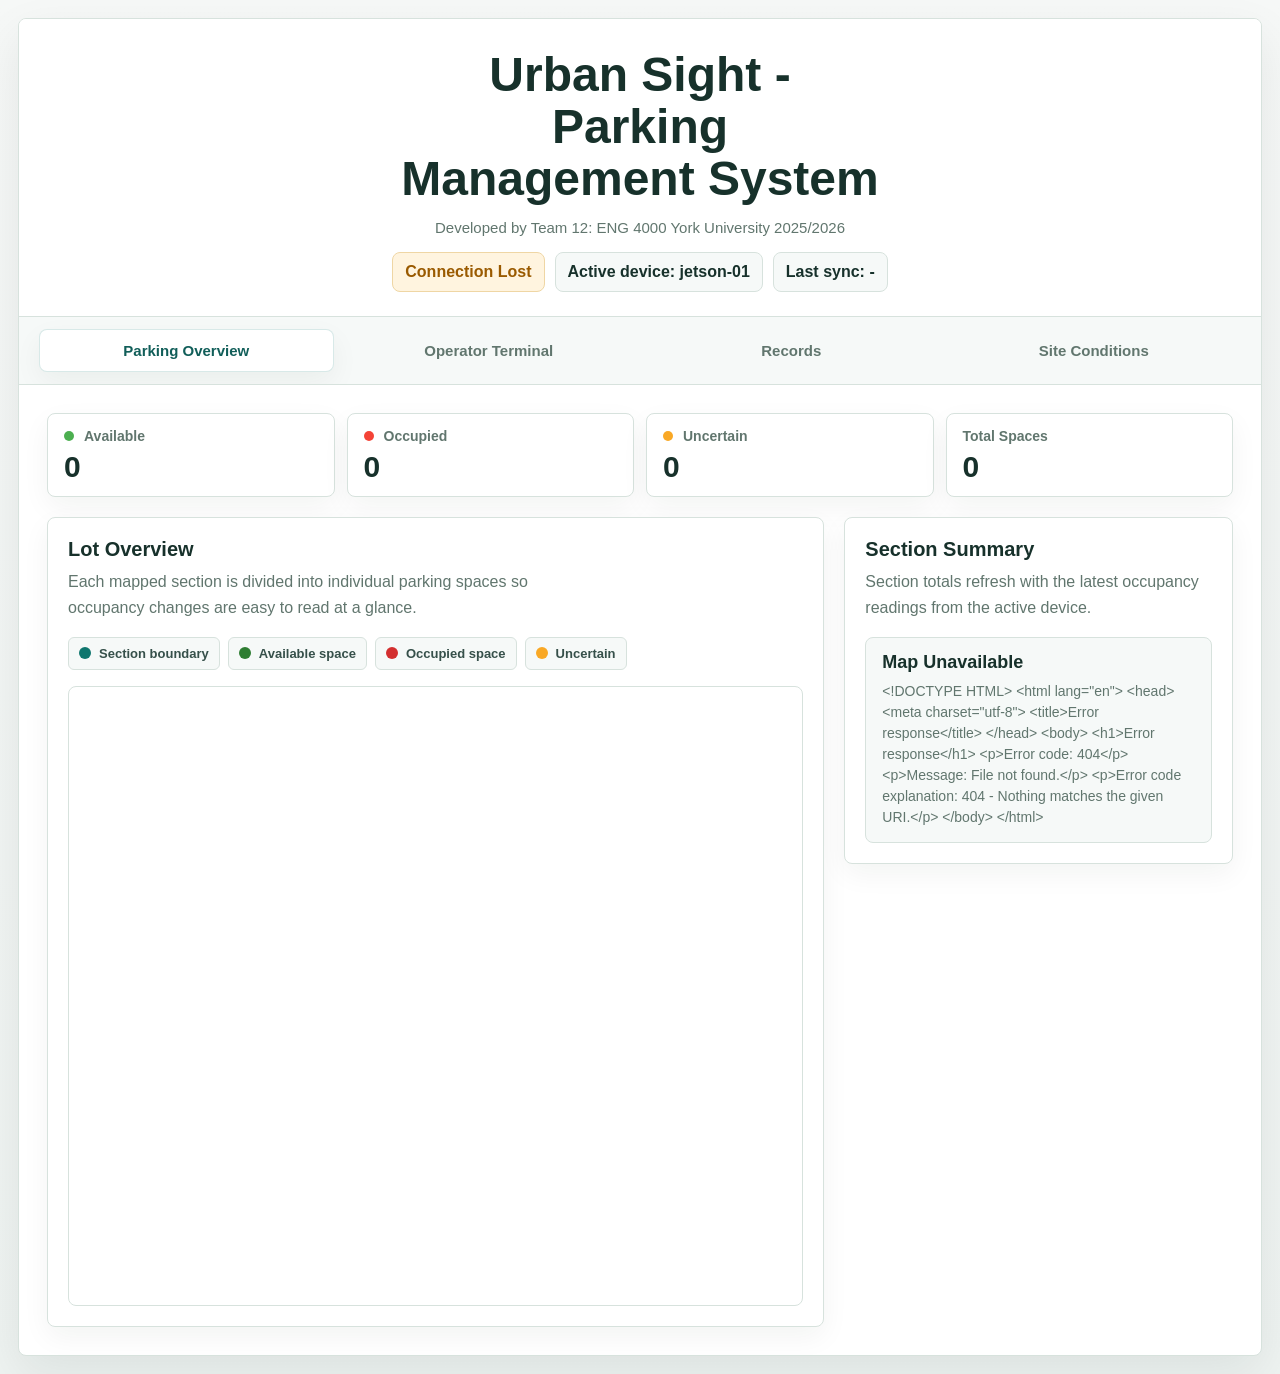
==== commit 6d281b03: "Preserve detections, fix modal UX, rename Uncertain label, add heading - backend_state: don't clear " ====
--- a/Website.html
+++ b/Website.html
@@ -739,6 +739,31 @@
             text-align: right;
         }
 
+        .heading-value {
+            display: flex;
+            align-items: center;
+            gap: 8px;
+            justify-content: flex-end;
+        }
+
+        .compass-needle {
+            display: inline-block;
+            width: 20px;
+            height: 20px;
+            flex-shrink: 0;
+        }
+
+        .heading-side-badge {
+            font-size: 11px;
+            font-weight: 600;
+            letter-spacing: 0.03em;
+            padding: 2px 7px;
+            border-radius: 4px;
+            background: color-mix(in srgb, var(--accent) 15%, transparent);
+            color: var(--accent);
+            white-space: nowrap;
+        }
+
         .power-summary {
             display: grid;
             gap: 12px;
@@ -1000,6 +1025,13 @@
 
         .plate-image-preview {
             overflow: hidden;
+        }
+
+        .plate-image-placeholder {
+            padding: 18px 0;
+            text-align: center;
+            color: var(--muted);
+            font-size: 13px;
         }
 
         .plate-image-preview img {
@@ -1249,7 +1281,7 @@
                     <strong class="status-item-value"><span id="occupiedCount">0</span></strong>
                 </div>
                 <div class="status-item">
-                    <div class="status-item-label"><span class="status-color uncertain"></span>Needs Review</div>
+                    <div class="status-item-label"><span class="status-color uncertain"></span>Uncertain</div>
                     <strong class="status-item-value"><span id="uncertainCount">0</span></strong>
                 </div>
                 <div class="status-item">
@@ -1267,7 +1299,7 @@
                         <div class="legend-chip"><span class="legend-swatch section"></span>Section boundary</div>
                         <div class="legend-chip"><span class="legend-swatch available"></span>Available space</div>
                         <div class="legend-chip"><span class="legend-swatch occupied"></span>Occupied space</div>
-                        <div class="legend-chip"><span class="legend-swatch uncertain"></span>Needs review</div>
+                        <div class="legend-chip"><span class="legend-swatch uncertain"></span>Uncertain</div>
                     </div>
                     <div id="lotMap" class="lot-map"></div>
                 </div>
@@ -1327,12 +1359,13 @@
                     <div class="video-header">
                         <div>
                             <h2 id="processorStreamTitle">Processor Camera</h2>
-                            <div id="processorStreamHint">Latest frame from the CV processor</div>
+                            <div id="processorStreamHint">Live processor feed</div>
                         </div>
                     </div>
                     <div class="video-window">
+                        <video id="processorStreamVideo" class="live-stream" autoplay muted playsinline style="display:none;"></video>
                         <img id="processorStreamImg" class="live-stream" alt="Processor camera feed"
-                             style="width:100%;height:100%;object-fit:contain;background:#000;">
+                             style="display:none;width:100%;height:100%;object-fit:contain;background:#000;">
                     </div>
                 </div>
 
@@ -1387,6 +1420,17 @@
                             <div class="telemetry-line"><span>Confidence</span><strong id="telemetryConfidence">-</strong></div>
                             <div class="telemetry-line"><span>Timestamp</span><strong id="telemetryTimestamp">-</strong></div>
                             <div class="telemetry-line"><span>Robot Status</span><strong id="telemetryStatus">-</strong></div>
+                            <div class="telemetry-line" id="headingRow" style="display:none;">
+                                <span id="headingLabel">Heading</span>
+                                <div class="heading-value">
+                                    <svg id="compassNeedle" class="compass-needle" viewBox="0 0 20 20" aria-hidden="true">
+                                        <circle cx="10" cy="10" r="9" fill="none" stroke="var(--border)" stroke-width="1.5"/>
+                                        <polygon id="compassArrow" points="10,3 7,14 10,12 13,14" fill="var(--accent)"/>
+                                    </svg>
+                                    <strong id="telemetryHeading">-</strong>
+                                    <span id="headingSideBadge" class="heading-side-badge" style="display:none;"></span>
+                                </div>
+                            </div>
                         </div>
 
                         <div id="powerSummary" class="power-summary" data-tone="unknown">
@@ -1503,10 +1547,11 @@
                     <div class="modal-value" id="licensePlateDisplay">-</div>
                 </div>
 
-                <div class="modal-item hidden" id="plateImageItem">
+                <div class="modal-item" id="plateImageItem">
                     <div class="modal-label">Plate Image</div>
                     <div class="plate-image-preview">
                         <img id="plateImageDisplay" src="" alt="Detected license plate image">
+                        <div class="plate-image-placeholder">No image available</div>
                     </div>
                 </div>
 
@@ -1533,6 +1578,11 @@
                 <div class="modal-item">
                     <div class="modal-label">Reported By</div>
                     <div class="modal-value" id="deviceIdDisplay">-</div>
+                </div>
+
+                <div class="modal-item" id="modalHeadingItem" style="display:none;">
+                    <div class="modal-label">Robot Heading</div>
+                    <div class="modal-value" id="modalHeadingDisplay">-</div>
                 </div>
 
                 <div class="modal-item">
@@ -1573,6 +1623,8 @@
         let telemetryPingTimer = null;
         let webrtcPlayer = null;
         let webrtcPlayerKey = "";
+        let processorWhepPlayer = null;
+        let processorWhepPlayerKey = "";
         let liveTelemetrySnapshot = {};
         let streamPlaybackState = "Idle";
         let pageClosing = false;
@@ -1929,7 +1981,7 @@
                         }
                     );
 
-                if (status === "OCCUPIED" && spaceData.vehicle_data) {
+                if (spaceData.vehicle_data) {
                     polygon.on("click", () => showVehicleInfo(spaceId));
                 }
             });
@@ -2279,7 +2331,40 @@
                     telemetry.local_status?.state,
                     lotStatus.status
                 ),
+                heading_deg: firstPresent(
+                    liveTelemetrySnapshot.heading_deg,
+                    device && device.last_orientation && device.last_orientation.heading_deg,
+                    telemetry.orientation && telemetry.orientation.heading_deg,
+                    device && device.last_location && device.last_location.heading_deg,
+                    telemetry.location && telemetry.location.heading_deg
+                ),
+                heading_source: firstPresent(
+                    liveTelemetrySnapshot.heading_source,
+                    device && device.last_orientation && device.last_orientation.heading_source,
+                    telemetry.orientation && telemetry.orientation.heading_source,
+                    device && device.last_location && device.last_location.heading_source,
+                    telemetry.location && telemetry.location.heading_source
+                ),
             };
+        }
+
+        function getHeadingInfo(deg) {
+            const d = ((deg % 360) + 360) % 360;
+            let cardinal;
+            if      (d < 22.5  || d >= 337.5) cardinal = "N";
+            else if (d < 67.5)                cardinal = "NE";
+            else if (d < 112.5)               cardinal = "E";
+            else if (d < 157.5)               cardinal = "SE";
+            else if (d < 202.5)               cardinal = "S";
+            else if (d < 247.5)               cardinal = "SW";
+            else if (d < 292.5)               cardinal = "W";
+            else                              cardinal = "NW";
+
+            let side = null;
+            if (d >= 315 || d < 45)   side = "East side";
+            else if (d >= 135 && d < 225) side = "West side";
+
+            return { cardinal, side };
         }
 
         function renderTelemetrySummary(device) {
@@ -2290,6 +2375,34 @@
             document.getElementById("telemetryConfidence").textContent = formatConfidence(telemetry.confidence);
             document.getElementById("telemetryTimestamp").textContent = timeText(telemetry.timestamp);
             document.getElementById("telemetryStatus").textContent = telemetry.robot_status || "-";
+
+            const headingRow = document.getElementById("headingRow");
+            const headingDeg = telemetry.heading_deg;
+            if (headingDeg !== null && headingDeg !== undefined) {
+                headingRow.style.display = "";
+                const info = getHeadingInfo(headingDeg);
+                const sourceLabel = telemetry.heading_source === "compass" ? "Compass"
+                    : telemetry.heading_source === "gps_course" ? "GPS Course"
+                    : telemetry.heading_source || "";
+                const labelText = sourceLabel ? `Heading (${sourceLabel})` : "Heading";
+                document.getElementById("headingLabel").textContent = labelText;
+                document.getElementById("telemetryHeading").textContent =
+                    `${Math.round(headingDeg)}° ${info.cardinal}`;
+
+                const arrow = document.getElementById("compassArrow");
+                arrow.setAttribute("transform", `rotate(${headingDeg}, 10, 10)`);
+
+                const badge = document.getElementById("headingSideBadge");
+                if (info.side) {
+                    badge.style.display = "";
+                    badge.textContent = info.side;
+                } else {
+                    badge.style.display = "none";
+                }
+            } else {
+                headingRow.style.display = "none";
+            }
+
             renderPowerSummary(device);
         }
 
@@ -2755,31 +2868,69 @@
             };
         }
 
-        function renderProcessorStream(device) {
+        async function renderProcessorStream(device) {
             const card = document.getElementById("processorStreamCard");
-            const img = document.getElementById("processorStreamImg");
+            const videoEl = document.getElementById("processorStreamVideo");
+            const imgEl = document.getElementById("processorStreamImg");
             const title = document.getElementById("processorStreamTitle");
             const hint = document.getElementById("processorStreamHint");
 
+            // Prefer streams.processor (WebRTC via MediaMTX)
+            const streams = device && device.last_streams ? device.last_streams : {};
+            const processorStream = streams.processor || null;
+
+            // Fallback: MJPEG source uploaded via /api/jetson/upload-frame
             const sources = device && device.latest_stream_by_source ? device.latest_stream_by_source : {};
-            const processorSource = Object.values(sources).find(s => s.camera_role === "processor");
-
-            if (!processorSource) {
+            const mjpegSource = Object.values(sources).find(s => s.camera_role === "processor") || null;
+
+            if (processorStream && window.MediaMtxWhepPlayer) {
+                card.style.display = "";
+                title.textContent = processorStream.label || "Processor Camera";
+                hint.textContent = processorStream.updated_at_utc
+                    ? "Updated: " + timeText(processorStream.updated_at_utc)
+                    : "Live processor feed";
+                videoEl.style.display = "";
+                imgEl.style.display = "none";
+
+                const whepEndpoint = `${API_BASE}/webrtc/${encodeURIComponent(processorStream.stream_path)}/whep`;
+                if (!processorWhepPlayer || processorWhepPlayerKey !== whepEndpoint) {
+                    if (processorWhepPlayer) {
+                        try { await processorWhepPlayer.stop(); } catch (e) {}
+                    }
+                    processorWhepPlayerKey = whepEndpoint;
+                    processorWhepPlayer = new window.MediaMtxWhepPlayer({
+                        videoElement: videoEl,
+                        endpoint: whepEndpoint,
+                        onStateChange: () => {},
+                        onTrack: () => {
+                            window.setTimeout(() => {
+                                videoEl.play().catch(() => {});
+                            }, 60);
+                        },
+                    });
+                    await processorWhepPlayer.start();
+                }
+            } else if (mjpegSource) {
+                card.style.display = "";
+                title.textContent = mjpegSource.label || "Processor Camera";
+                hint.textContent = mjpegSource.frame_updated_at
+                    ? "Last frame: " + timeText(mjpegSource.frame_updated_at)
+                    : "Latest frame from the CV processor";
+                videoEl.style.display = "none";
+                imgEl.style.display = "";
+                const mjpegUrl = mjpegSource.mjpeg_url;
+                if (imgEl.dataset.mjpegUrl !== mjpegUrl) {
+                    imgEl.dataset.mjpegUrl = mjpegUrl;
+                    imgEl.src = mjpegUrl + "?ts=" + Date.now();
+                }
+            } else {
+                if (processorWhepPlayer) {
+                    try { await processorWhepPlayer.stop(); } catch (e) {}
+                    processorWhepPlayer = null;
+                    processorWhepPlayerKey = "";
+                }
                 card.style.display = "none";
-                img.src = "";
-                return;
-            }
-
-            card.style.display = "";
-            title.textContent = processorSource.label || "Processor Camera";
-            hint.textContent = processorSource.frame_updated_at
-                ? "Last frame: " + timeText(processorSource.frame_updated_at)
-                : "Latest frame from the CV processor";
-
-            const mjpegUrl = processorSource.mjpeg_url;
-            if (img.dataset.mjpegUrl !== mjpegUrl) {
-                img.dataset.mjpegUrl = mjpegUrl;
-                img.src = mjpegUrl + "?ts=" + Date.now();
+                imgEl.src = "";
             }
         }
 
@@ -2814,7 +2965,7 @@
             });
             document.getElementById("reconnectStreamBtn").disabled = !activeStreamDeviceId();
             renderTelemetrySummary(device);
-            renderProcessorStream(device);
+            void renderProcessorStream(device);
             void syncStreamPlayer();
         }
 
@@ -2952,29 +3103,53 @@
         function showVehicleInfo(spaceId) {
             const space = appState.parking_spaces[spaceId] || null;
             const vehicle = space ? space.vehicle_data : null;
-            if (!vehicle) {
-                return;
-            }
+            const status = normalizeSpaceStatus(space);
+            const isStale = vehicle && status !== "OCCUPIED";
 
             document.getElementById("spaceIdDisplay").textContent = spaceId;
-            document.getElementById("spaceStatusDisplay").textContent = humanizeSpaceStatus(normalizeSpaceStatus(space));
-            document.getElementById("licensePlateDisplay").textContent = vehicle.license_plate || "-";
-            document.getElementById("latitudeDisplay").textContent = formatCoordinate(vehicle.latitude);
-            document.getElementById("longitudeDisplay").textContent = formatCoordinate(vehicle.longitude);
-            document.getElementById("timeDisplay").textContent = timeText(vehicle.time);
-            document.getElementById("decisionConfidenceDisplay").textContent = formatConfidence(space && typeof space.decision_confidence === "number" ? space.decision_confidence : vehicle.confidence);
-            document.getElementById("deviceIdDisplay").textContent = vehicle.device_id || "-";
+            document.getElementById("spaceStatusDisplay").textContent =
+                humanizeSpaceStatus(status) + (isStale ? " (last detection)" : "");
+
+            document.getElementById("licensePlateDisplay").textContent = vehicle ? (vehicle.license_plate || "-") : "-";
+            document.getElementById("latitudeDisplay").textContent = vehicle ? formatCoordinate(vehicle.latitude) : "-";
+            document.getElementById("longitudeDisplay").textContent = vehicle ? formatCoordinate(vehicle.longitude) : "-";
+            document.getElementById("timeDisplay").textContent = vehicle ? timeText(vehicle.time) : "-";
+            document.getElementById("decisionConfidenceDisplay").textContent = vehicle
+                ? formatConfidence(space && typeof space.decision_confidence === "number" ? space.decision_confidence : vehicle.confidence)
+                : "-";
+            document.getElementById("deviceIdDisplay").textContent = vehicle ? (vehicle.device_id || "-") : "-";
             document.getElementById("decisionReasonDisplay").textContent = describeDecisionReason(space ? space.decision_reason : null);
 
+            const plateImage = document.getElementById("plateImageDisplay");
             const plateImageItem = document.getElementById("plateImageItem");
-            const plateImage = document.getElementById("plateImageDisplay");
-            const plateImageUrl = imageUrlForVehicle(vehicle);
+            const plateImageUrl = vehicle ? imageUrlForVehicle(vehicle) : null;
             if (plateImageUrl) {
                 plateImage.src = `${plateImageUrl}${plateImageUrl.includes("?") ? "&" : "?"}ts=${Date.now()}`;
-                plateImageItem.classList.remove("hidden");
+                plateImageItem.querySelector(".plate-image-placeholder").style.display = "none";
+                plateImage.style.display = "";
             } else {
                 plateImage.removeAttribute("src");
-                plateImageItem.classList.add("hidden");
+                plateImage.style.display = "none";
+                plateImageItem.querySelector(".plate-image-placeholder").style.display = "";
+            }
+            plateImageItem.classList.remove("hidden");
+
+            const headingDeg = vehicle && vehicle.heading_deg != null ? vehicle.heading_deg
+                : liveTelemetrySnapshot.heading_deg != null ? liveTelemetrySnapshot.heading_deg
+                : null;
+            const headingSource = vehicle && vehicle.heading_source
+                ? vehicle.heading_source
+                : liveTelemetrySnapshot.heading_source || null;
+            const headingRow = document.getElementById("modalHeadingItem");
+            if (headingDeg != null) {
+                const info = getHeadingInfo(headingDeg);
+                const srcLabel = headingSource === "compass" ? "Compass"
+                    : headingSource === "gps_course" ? "GPS Course" : "";
+                document.getElementById("modalHeadingDisplay").textContent =
+                    `${Math.round(headingDeg)}° ${info.cardinal}${info.side ? " — " + info.side : ""}${srcLabel ? " (" + srcLabel + ")" : ""}`;
+                headingRow.style.display = "";
+            } else {
+                headingRow.style.display = "none";
             }
 
             document.getElementById("vehicleModal").style.display = "block";
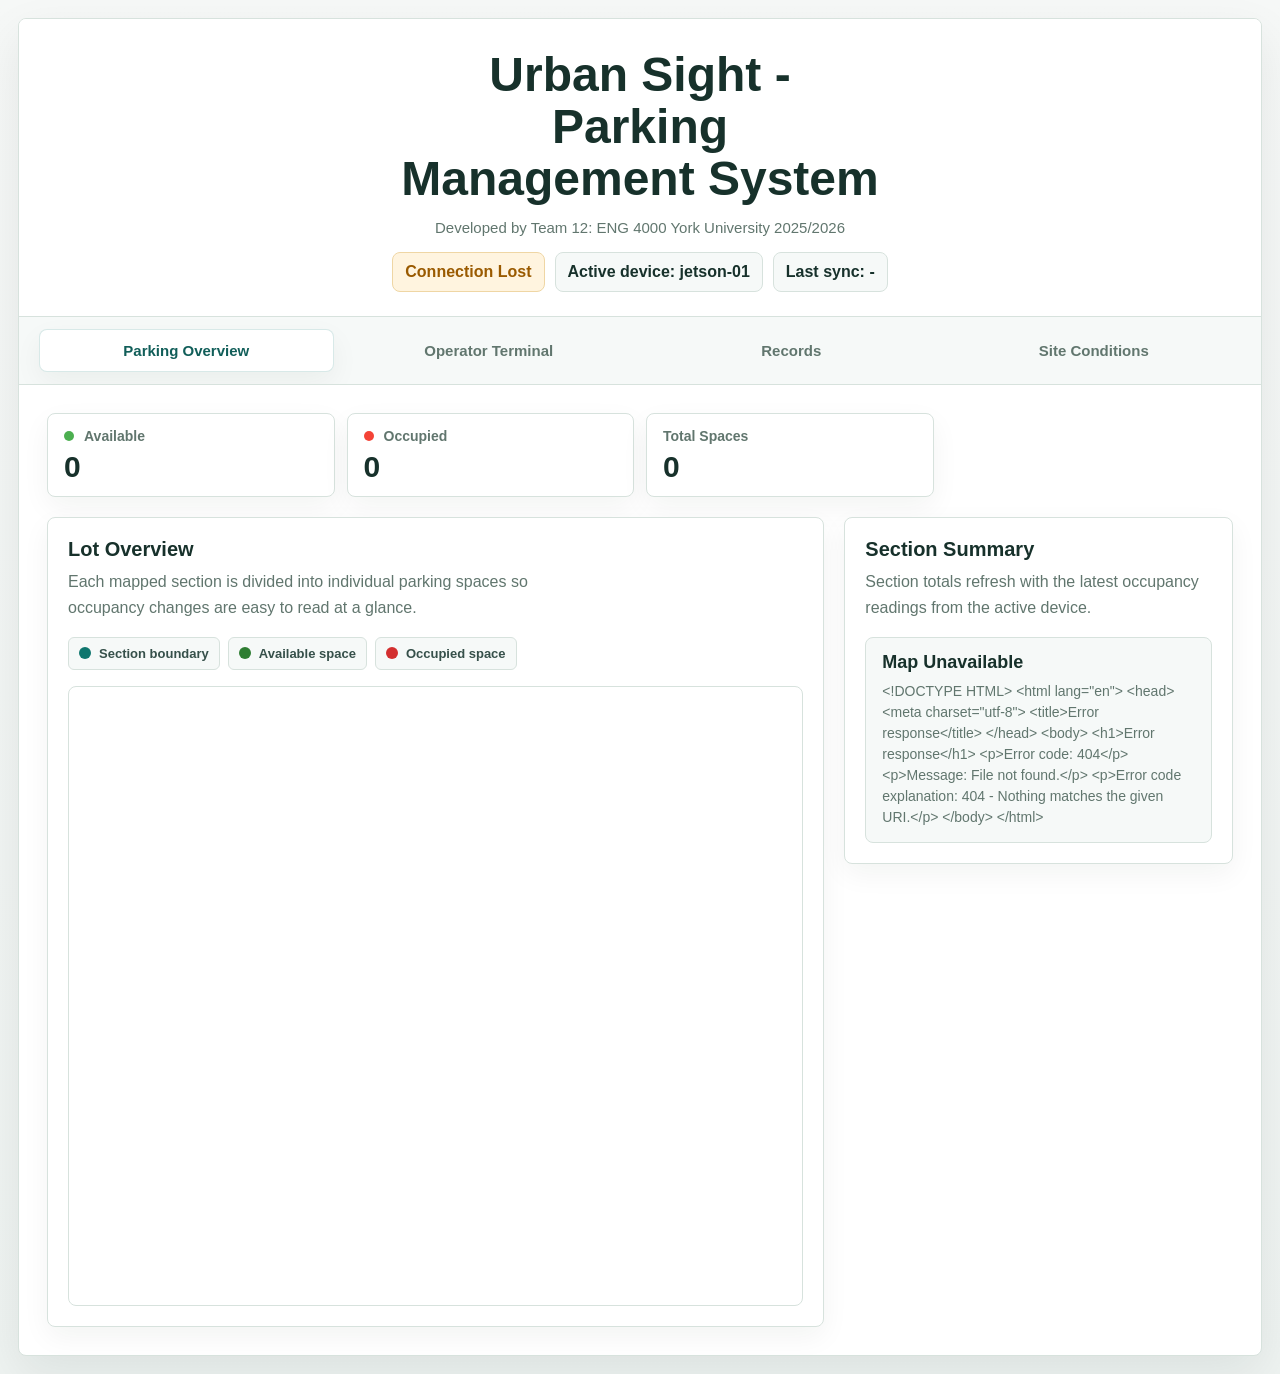
==== commit b0d18b74: "Remove Uncertain UI, enforce unique plates, add plate format filter, fix A1 default - Treat UNCERTAI" ====
--- a/Website.html
+++ b/Website.html
@@ -1281,10 +1281,6 @@
                     <strong class="status-item-value"><span id="occupiedCount">0</span></strong>
                 </div>
                 <div class="status-item">
-                    <div class="status-item-label"><span class="status-color uncertain"></span>Uncertain</div>
-                    <strong class="status-item-value"><span id="uncertainCount">0</span></strong>
-                </div>
-                <div class="status-item">
                     <div class="status-item-label">Total Spaces</div>
                     <strong class="status-item-value"><span id="totalCount">0</span></strong>
                 </div>
@@ -1299,7 +1295,7 @@
                         <div class="legend-chip"><span class="legend-swatch section"></span>Section boundary</div>
                         <div class="legend-chip"><span class="legend-swatch available"></span>Available space</div>
                         <div class="legend-chip"><span class="legend-swatch occupied"></span>Occupied space</div>
-                        <div class="legend-chip"><span class="legend-swatch uncertain"></span>Uncertain</div>
+
                     </div>
                     <div id="lotMap" class="lot-map"></div>
                 </div>
@@ -1797,7 +1793,7 @@
                 case "OCCUPIED":
                     return "Occupied";
                 case "UNCERTAIN":
-                    return "Uncertain";
+                    return "Empty";
                 default:
                     return "Empty";
             }
@@ -1824,9 +1820,7 @@
             const status = normalizeSpaceStatus(spaceData);
             const fillColor = status === "OCCUPIED"
                 ? "#d32f2f"
-                : status === "UNCERTAIN"
-                    ? "#f9a825"
-                    : "#2e7d32";
+                : "#2e7d32";
             return {
                 color: "#ffffff",
                 weight: 1,
@@ -1963,8 +1957,6 @@
                 ];
                 if (status === "OCCUPIED" && spaceData.vehicle_data && spaceData.vehicle_data.license_plate) {
                     tooltipLines.push(`Plate: ${esc(spaceData.vehicle_data.license_plate)}`);
-                } else if (status === "UNCERTAIN" && spaceData.decision_reason) {
-                    tooltipLines.push(esc(describeDecisionReason(spaceData.decision_reason)));
                 }
                 if (typeof spaceData.decision_confidence === "number") {
                     tooltipLines.push(`Confidence: ${formatConfidence(spaceData.decision_confidence)}`);
@@ -2004,15 +1996,14 @@
                 .map(([sectionId, sectionData]) => {
                     const sectionSpaces = Object.entries(spaces || {}).filter(([, space]) => space.section_id === sectionId);
                     const occupied = sectionSpaces.filter(([, space]) => normalizeSpaceStatus(space) === "OCCUPIED").length;
-                    const uncertain = sectionSpaces.filter(([, space]) => normalizeSpaceStatus(space) === "UNCERTAIN").length;
                     const total = sectionSpaces.length;
-                    const available = Math.max(total - occupied - uncertain, 0);
+                    const available = Math.max(total - occupied, 0);
 
                     return `
                         <div class="section-card">
                             <h3>${esc(sectionData.name)}</h3>
                             <div class="section-meta">
-                                ${occupied} occupied / ${available} available / ${uncertain} need review<br>
+                                ${occupied} occupied / ${available} available<br>
                                 ${total} mapped spaces
                             </div>
                         </div>
@@ -2211,7 +2202,6 @@
             const summary = appState.summary || {};
             document.getElementById("occupiedCount").textContent = summary.occupied_spaces ?? 0;
             document.getElementById("availableCount").textContent = summary.available_spaces ?? 0;
-            document.getElementById("uncertainCount").textContent = summary.uncertain_spaces ?? 0;
             document.getElementById("totalCount").textContent = summary.total_spaces ?? 0;
         }
 
